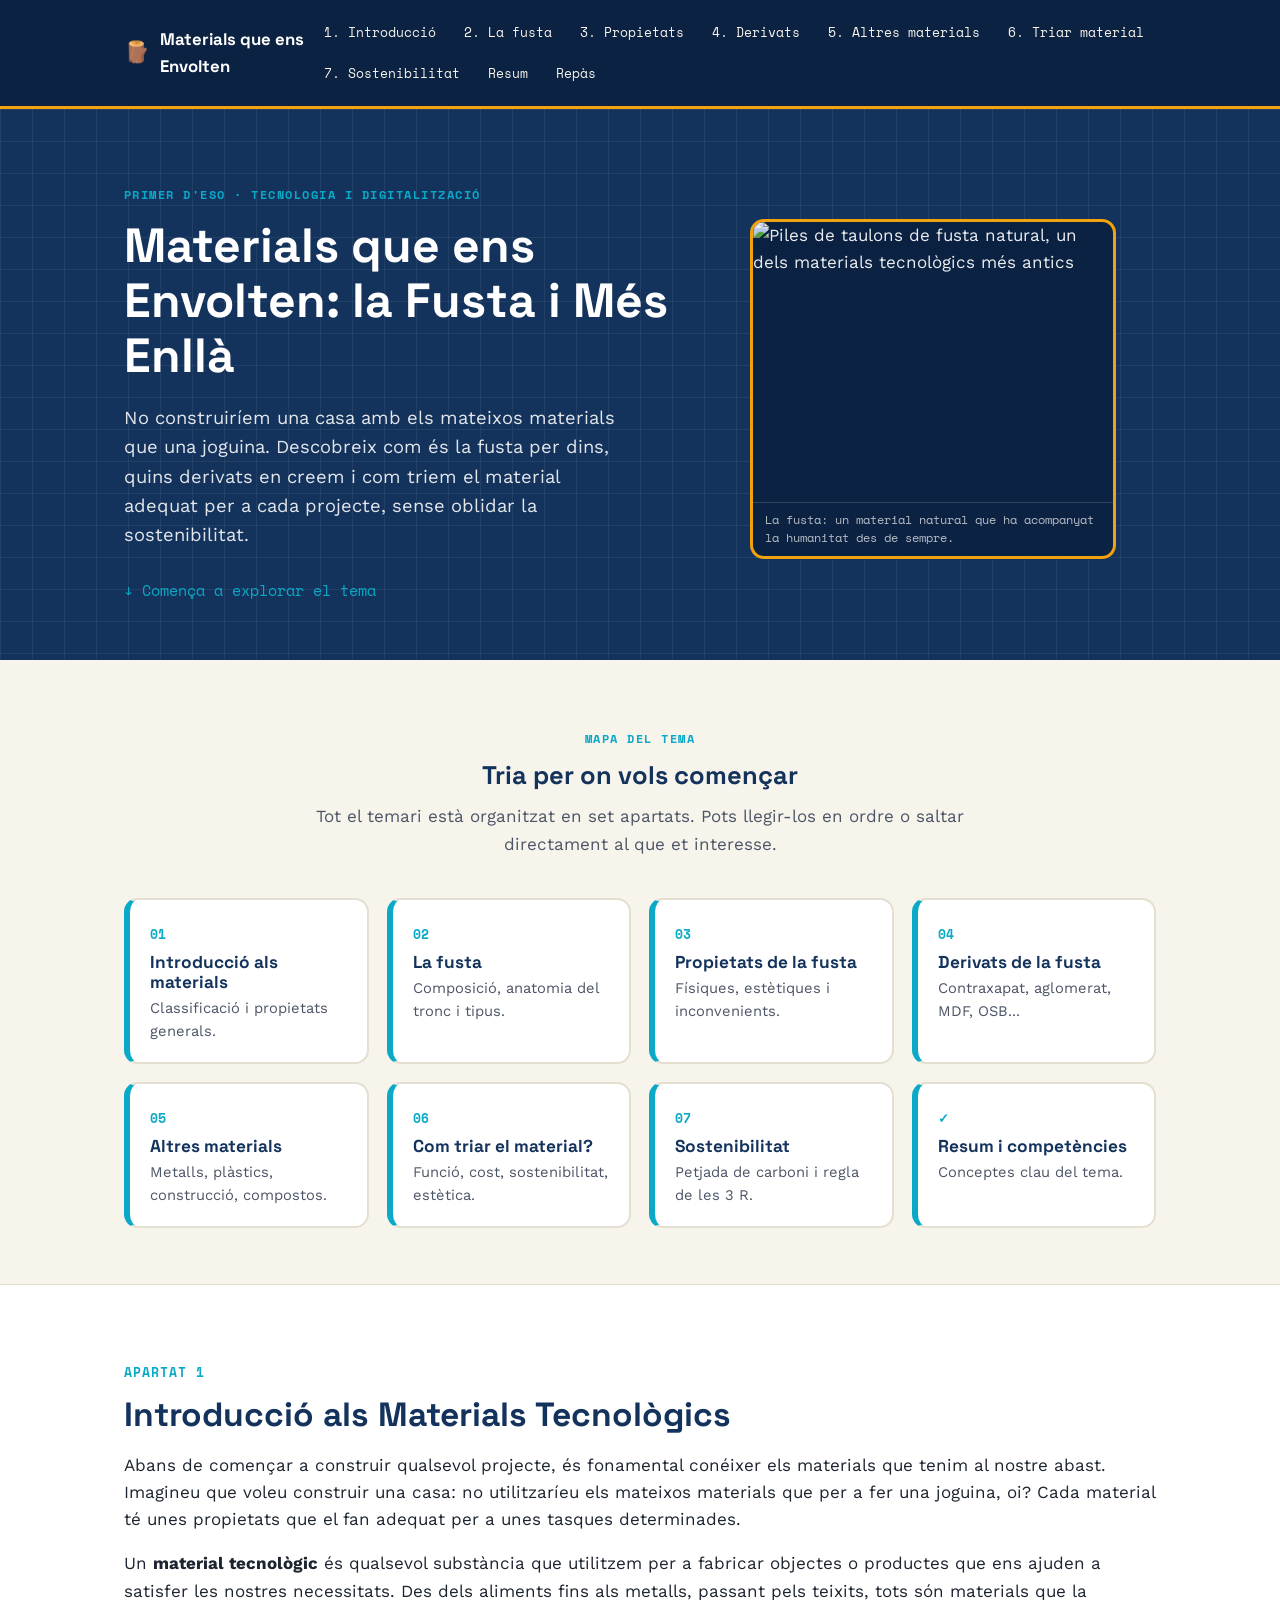
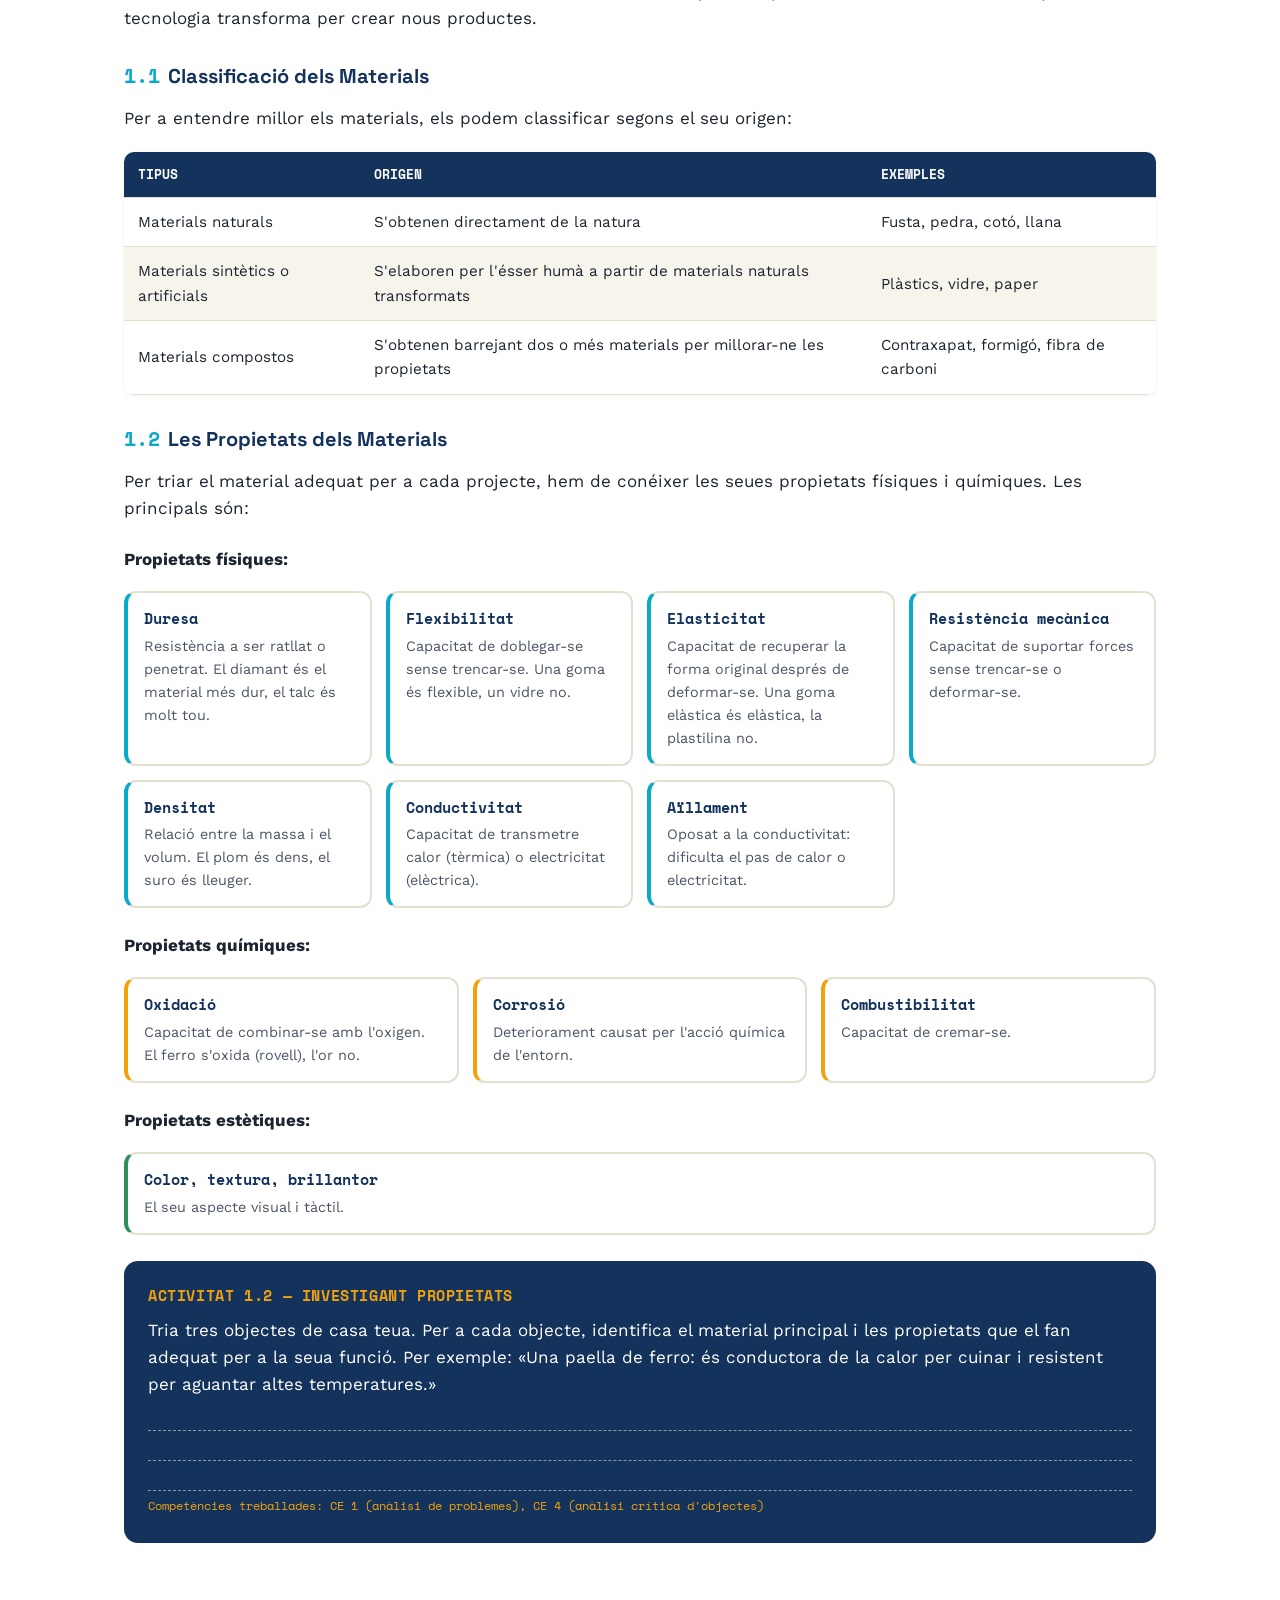
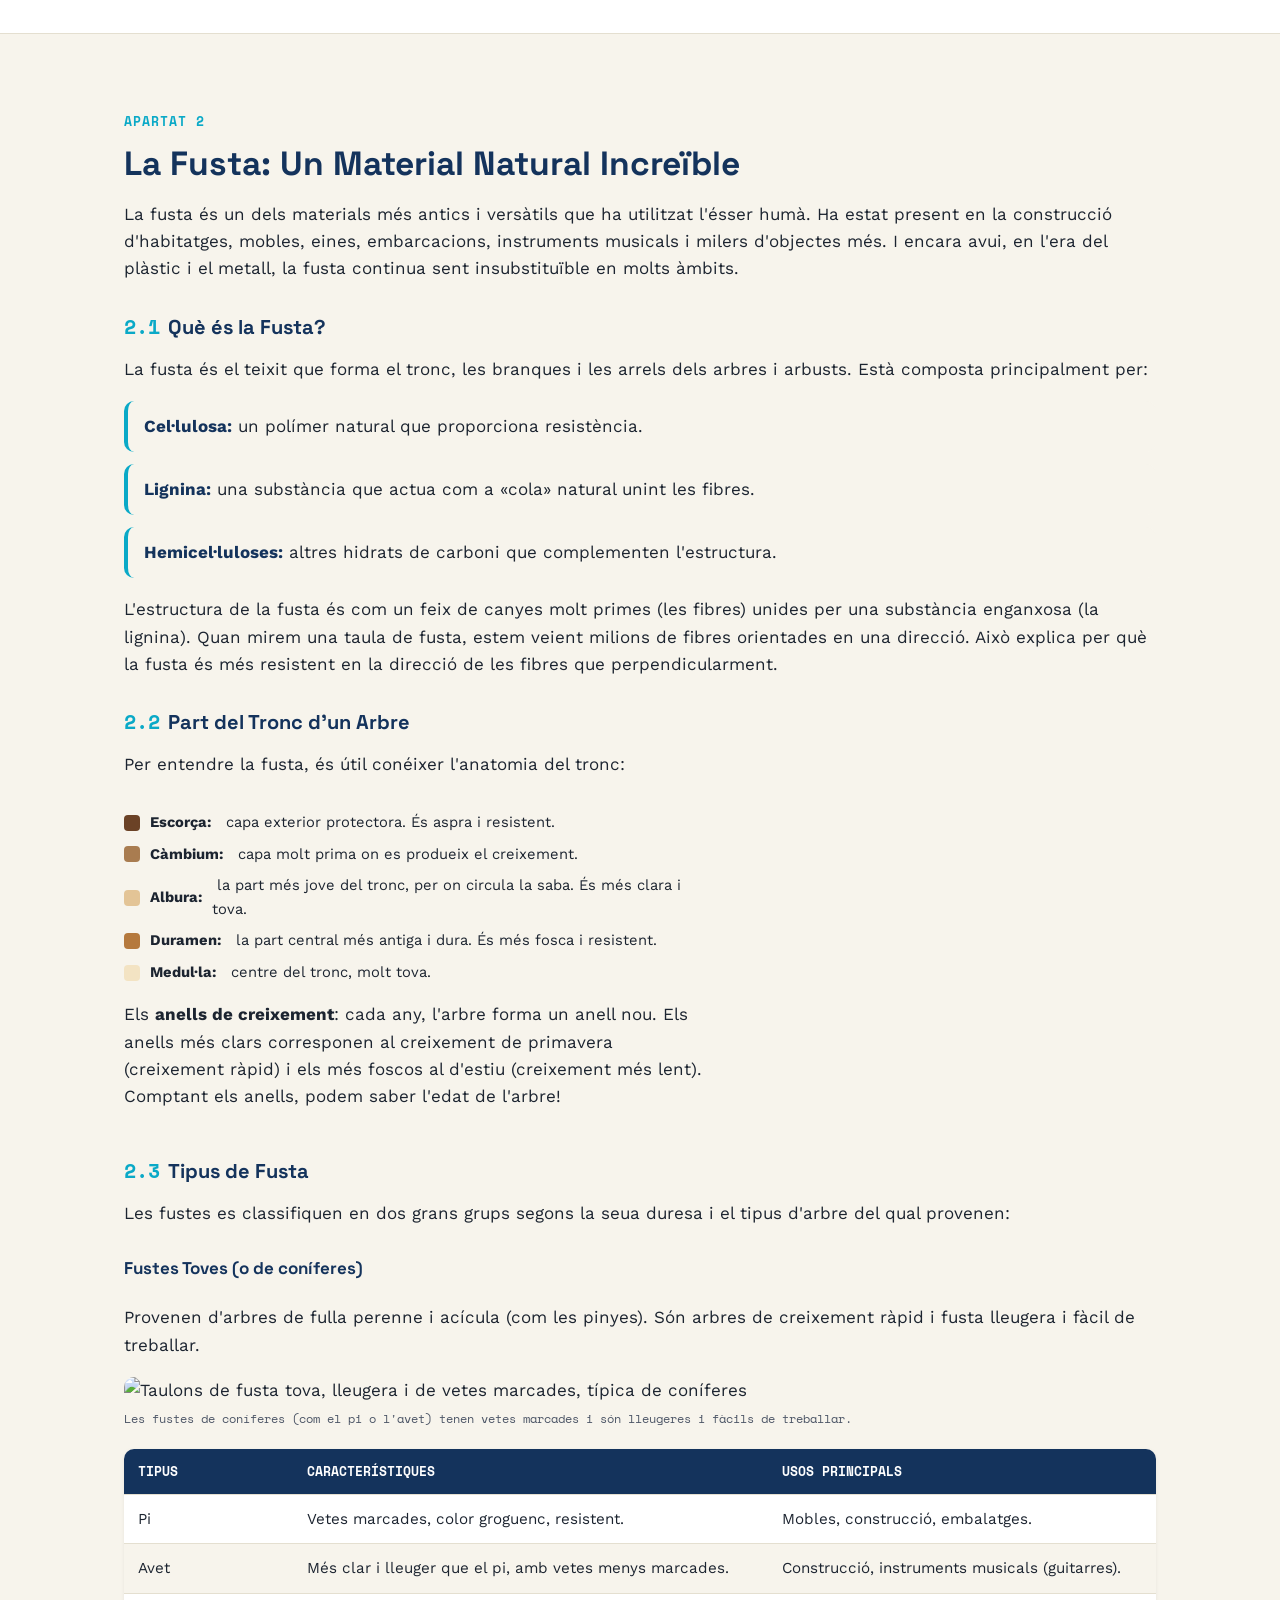
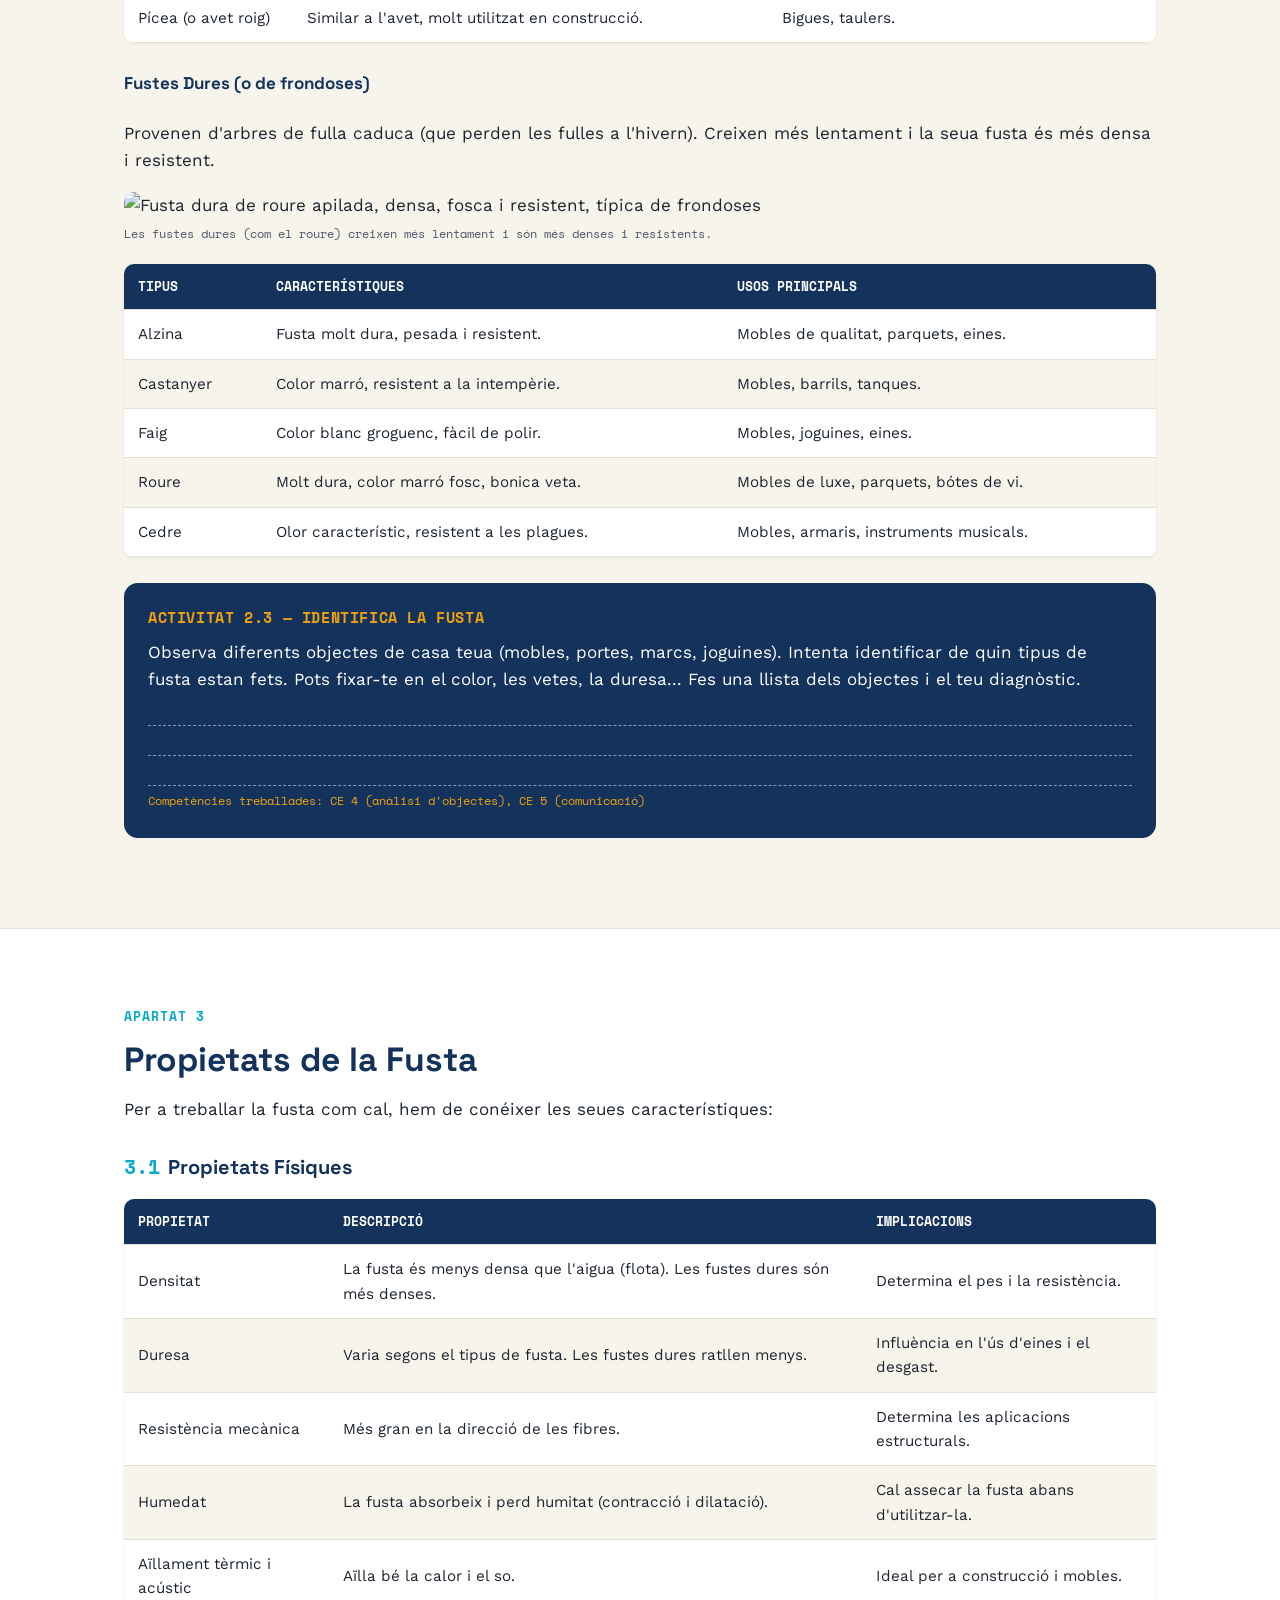
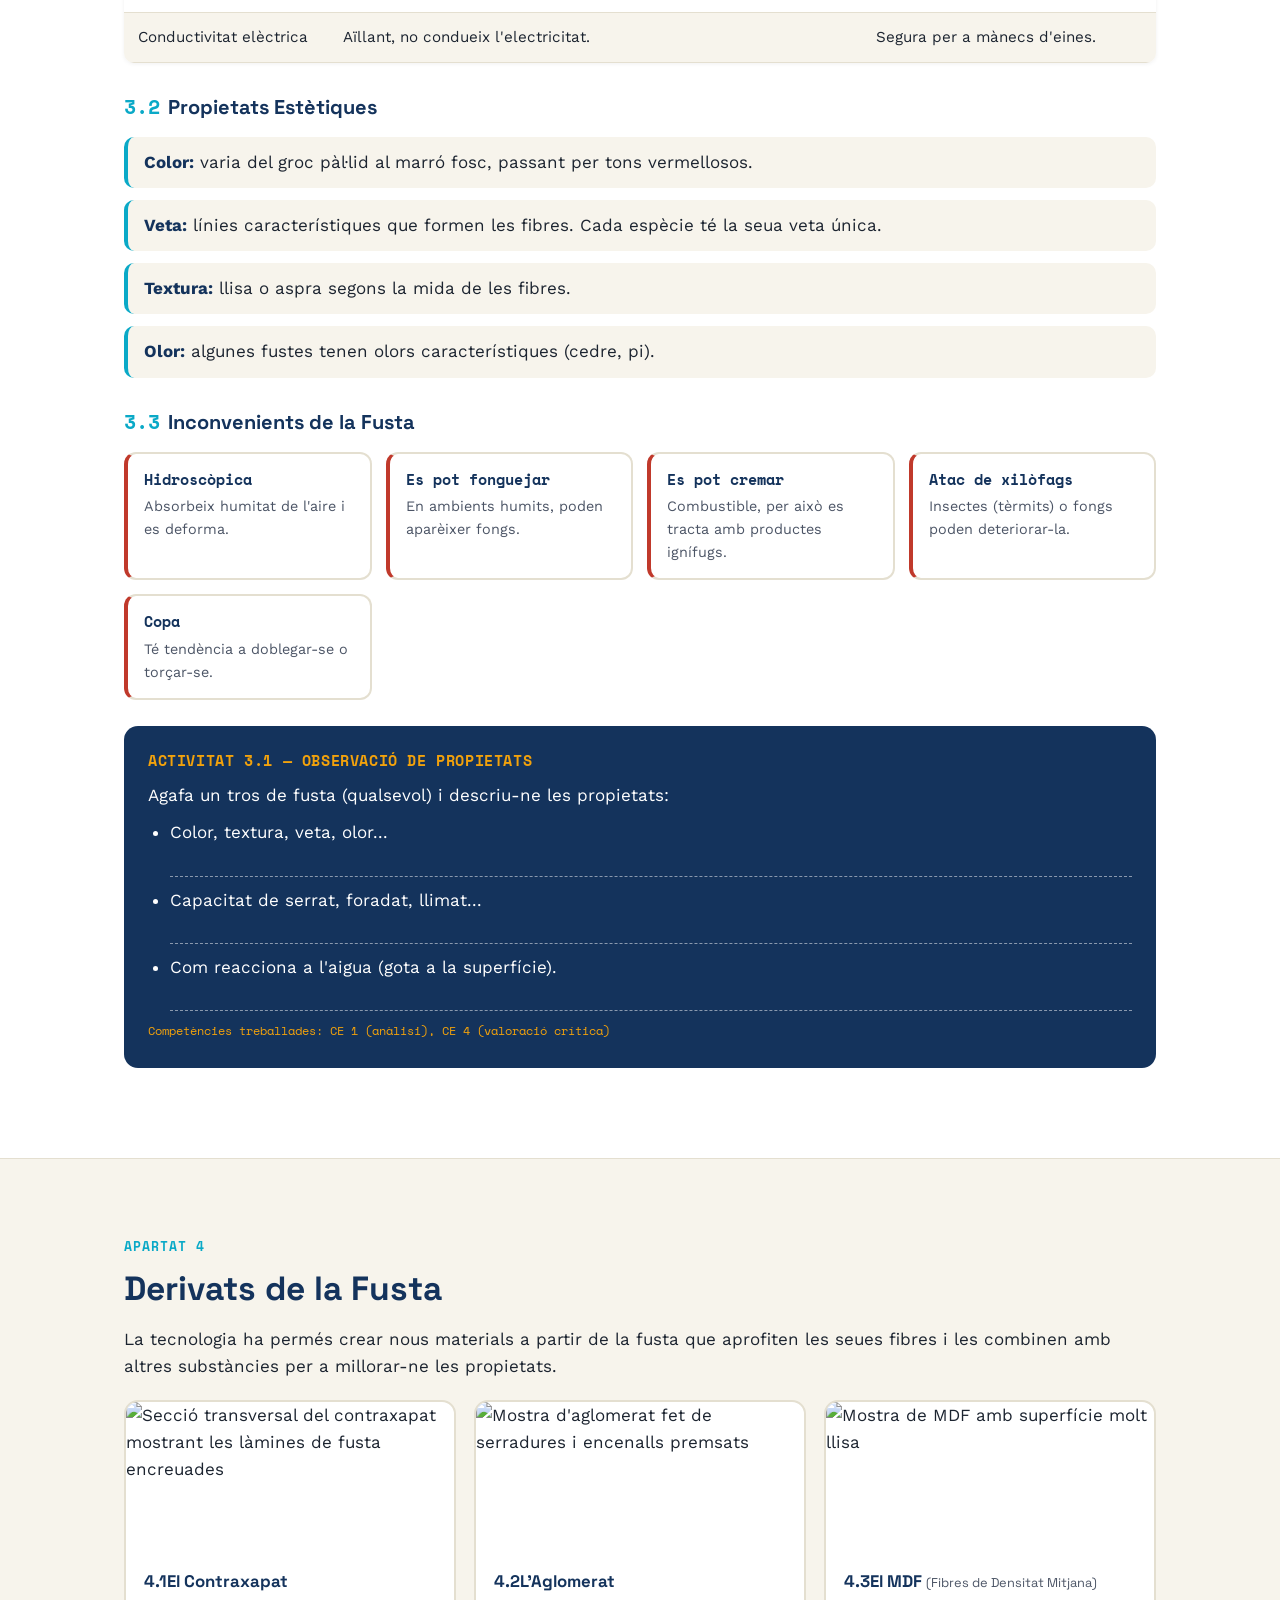
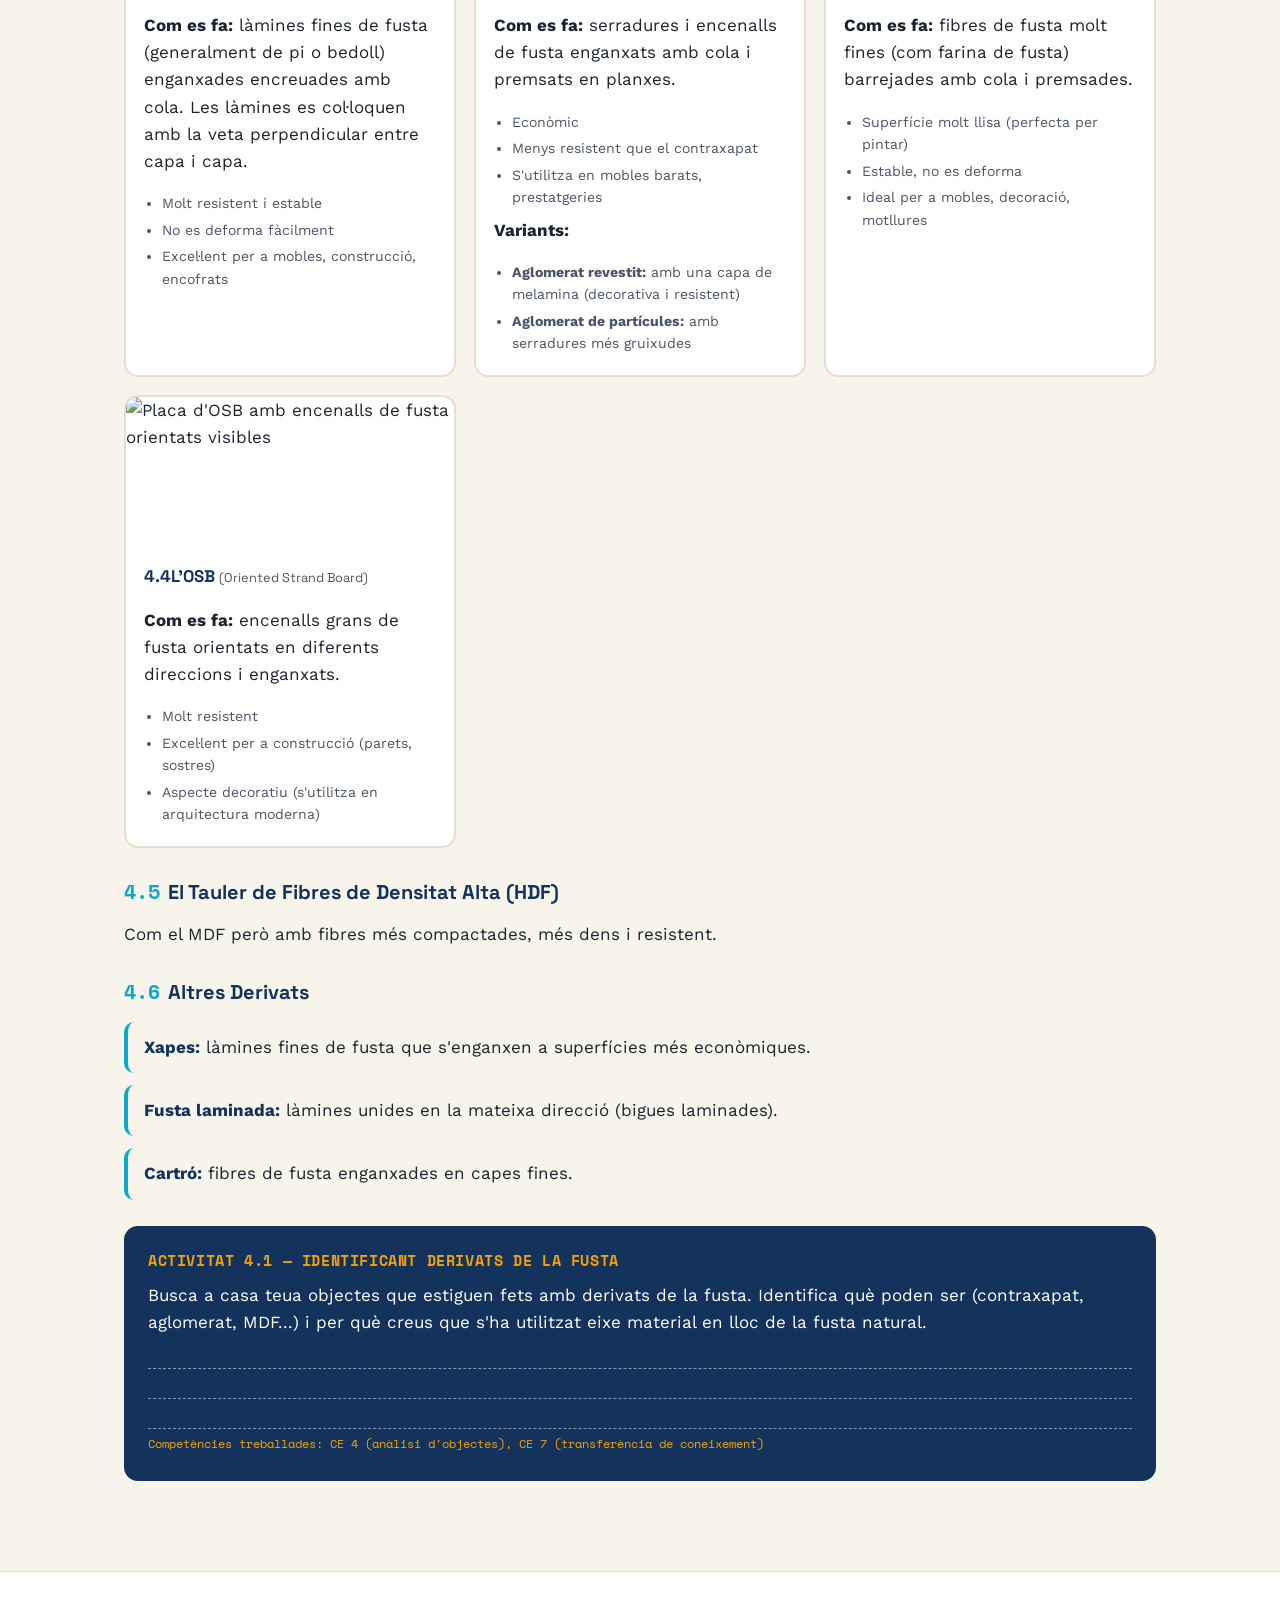
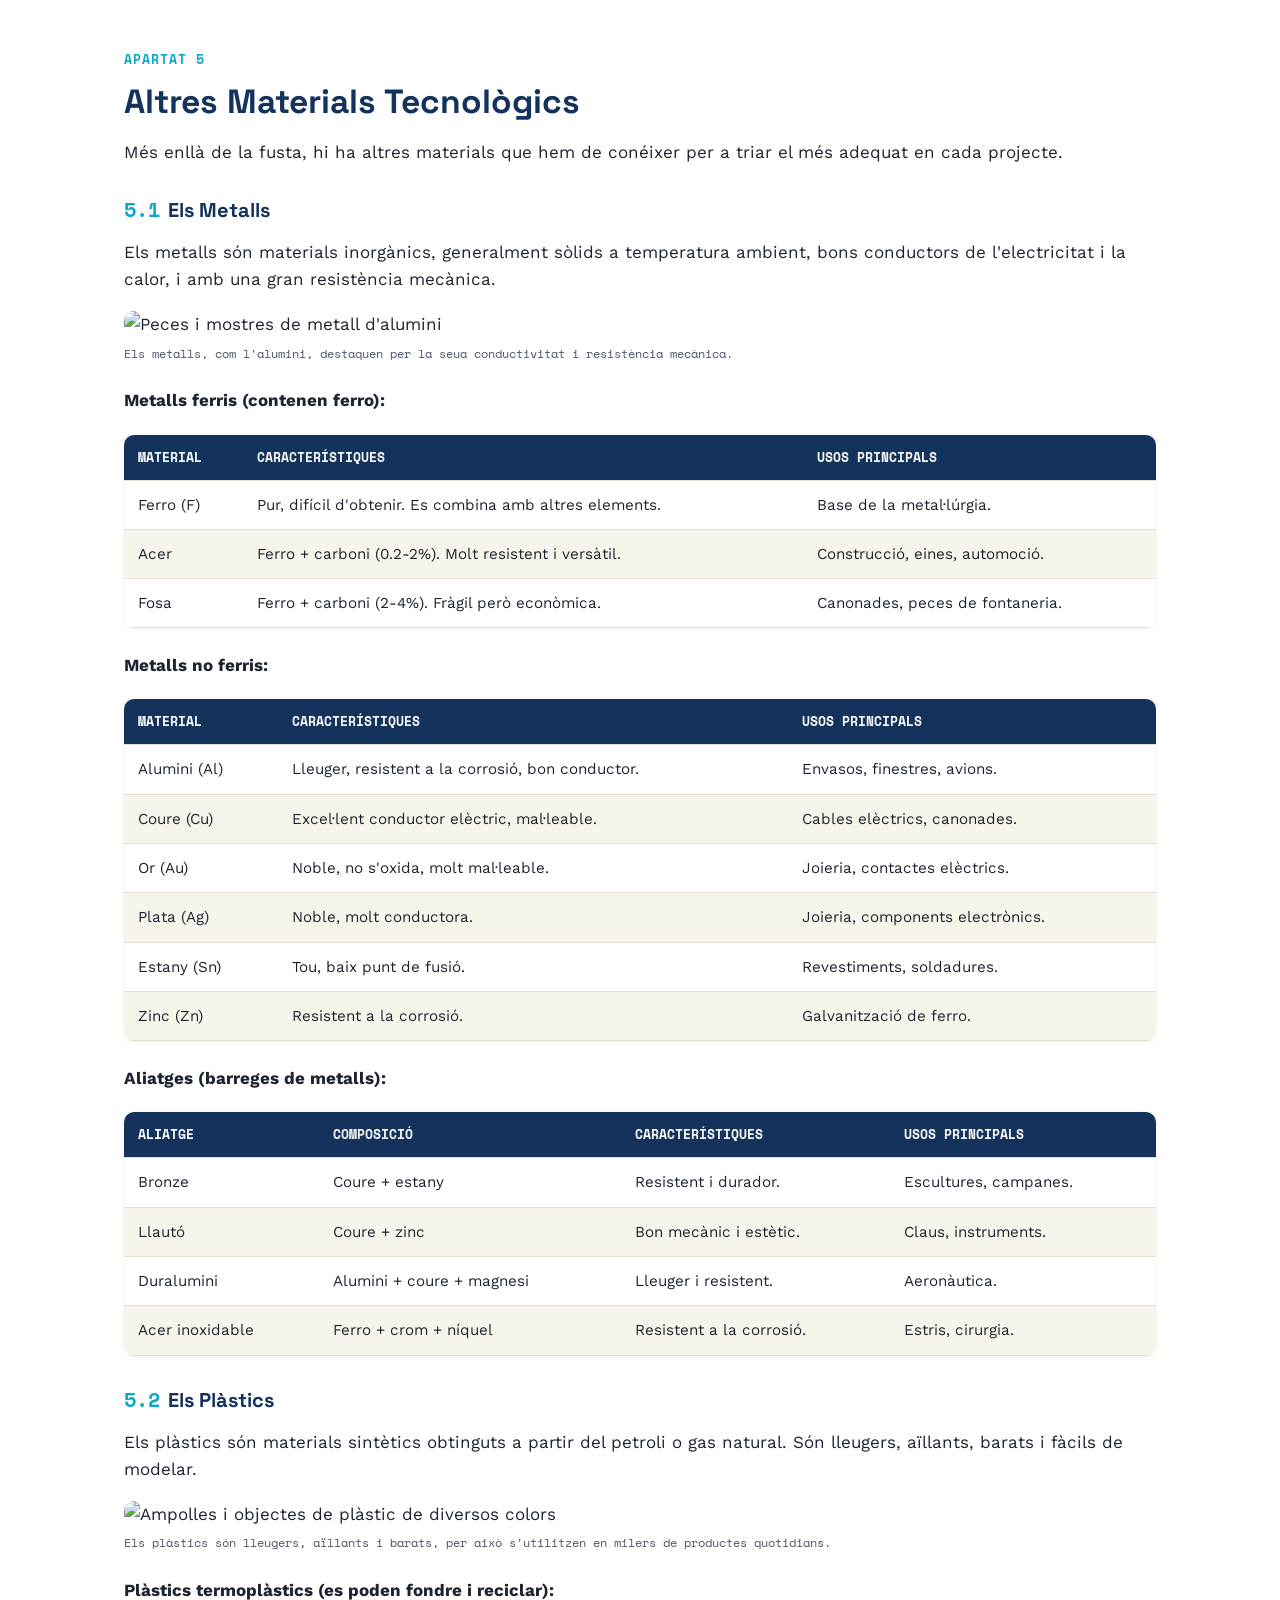
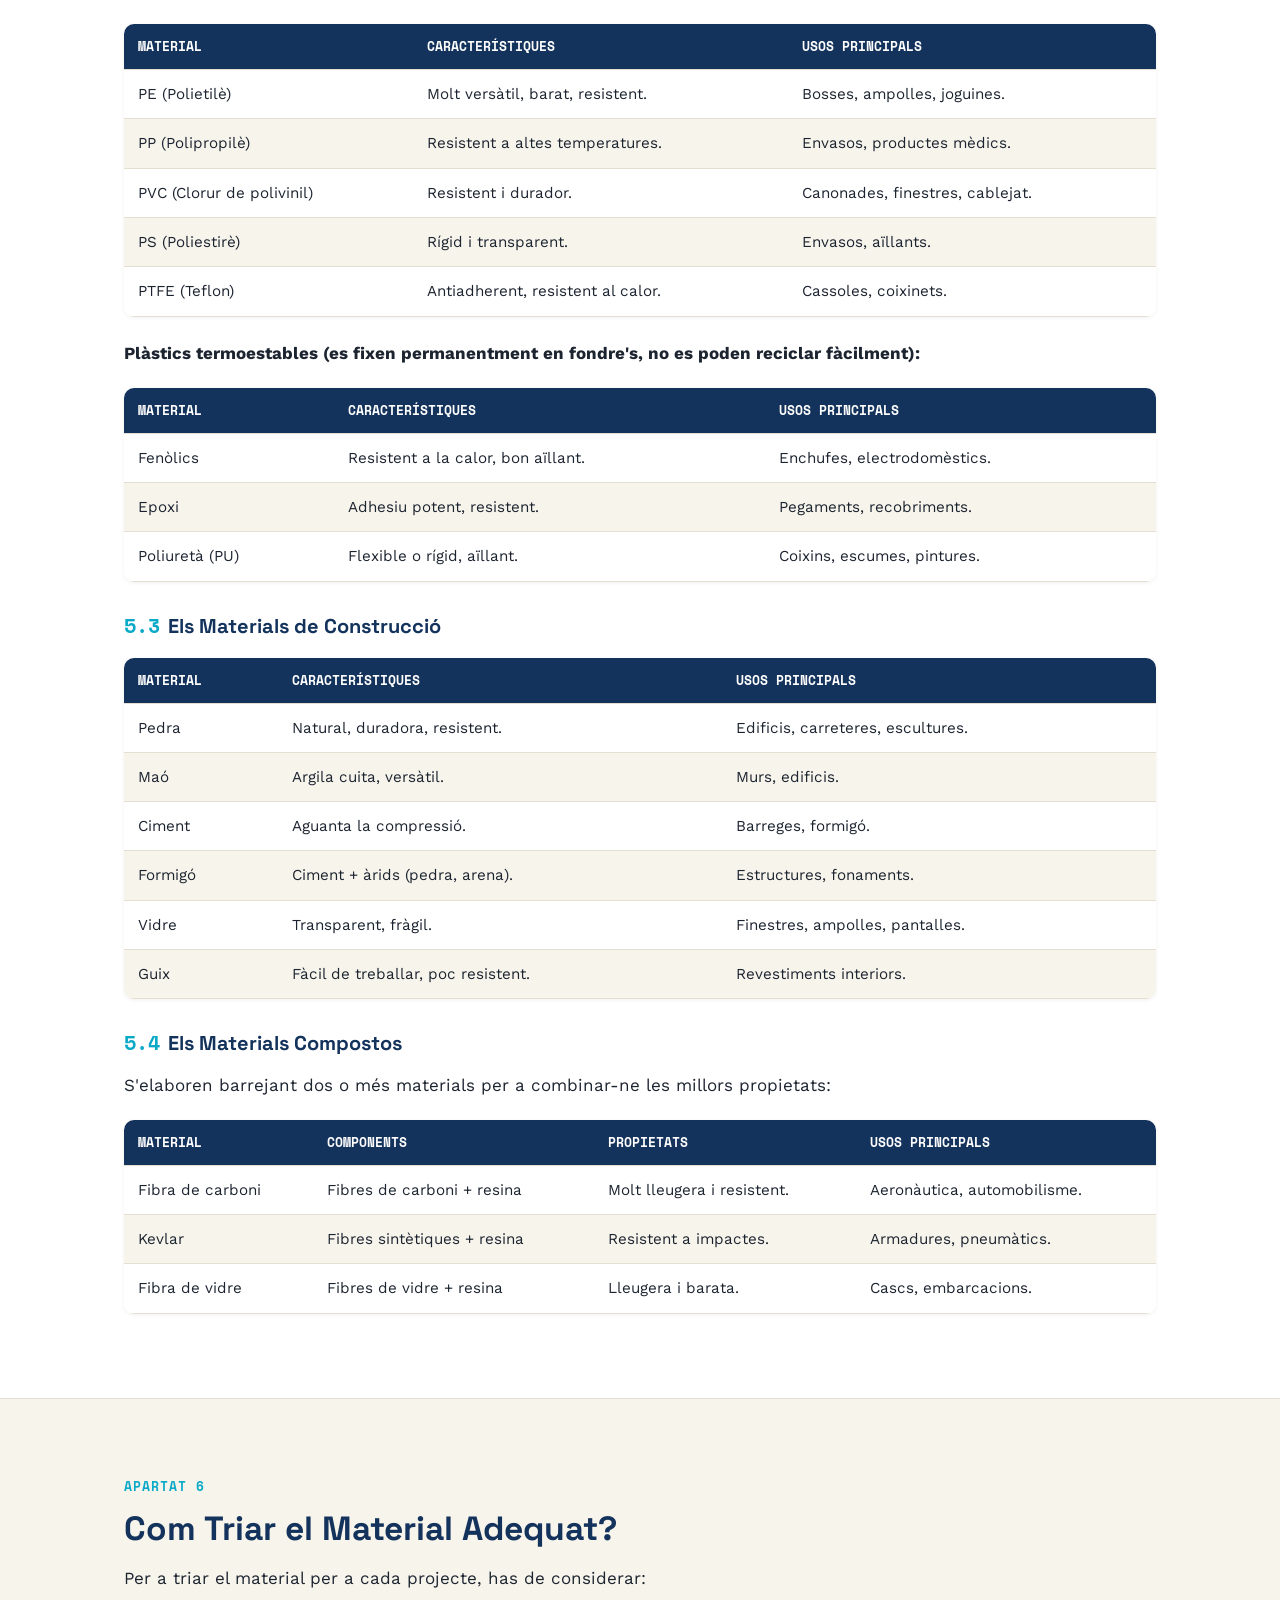
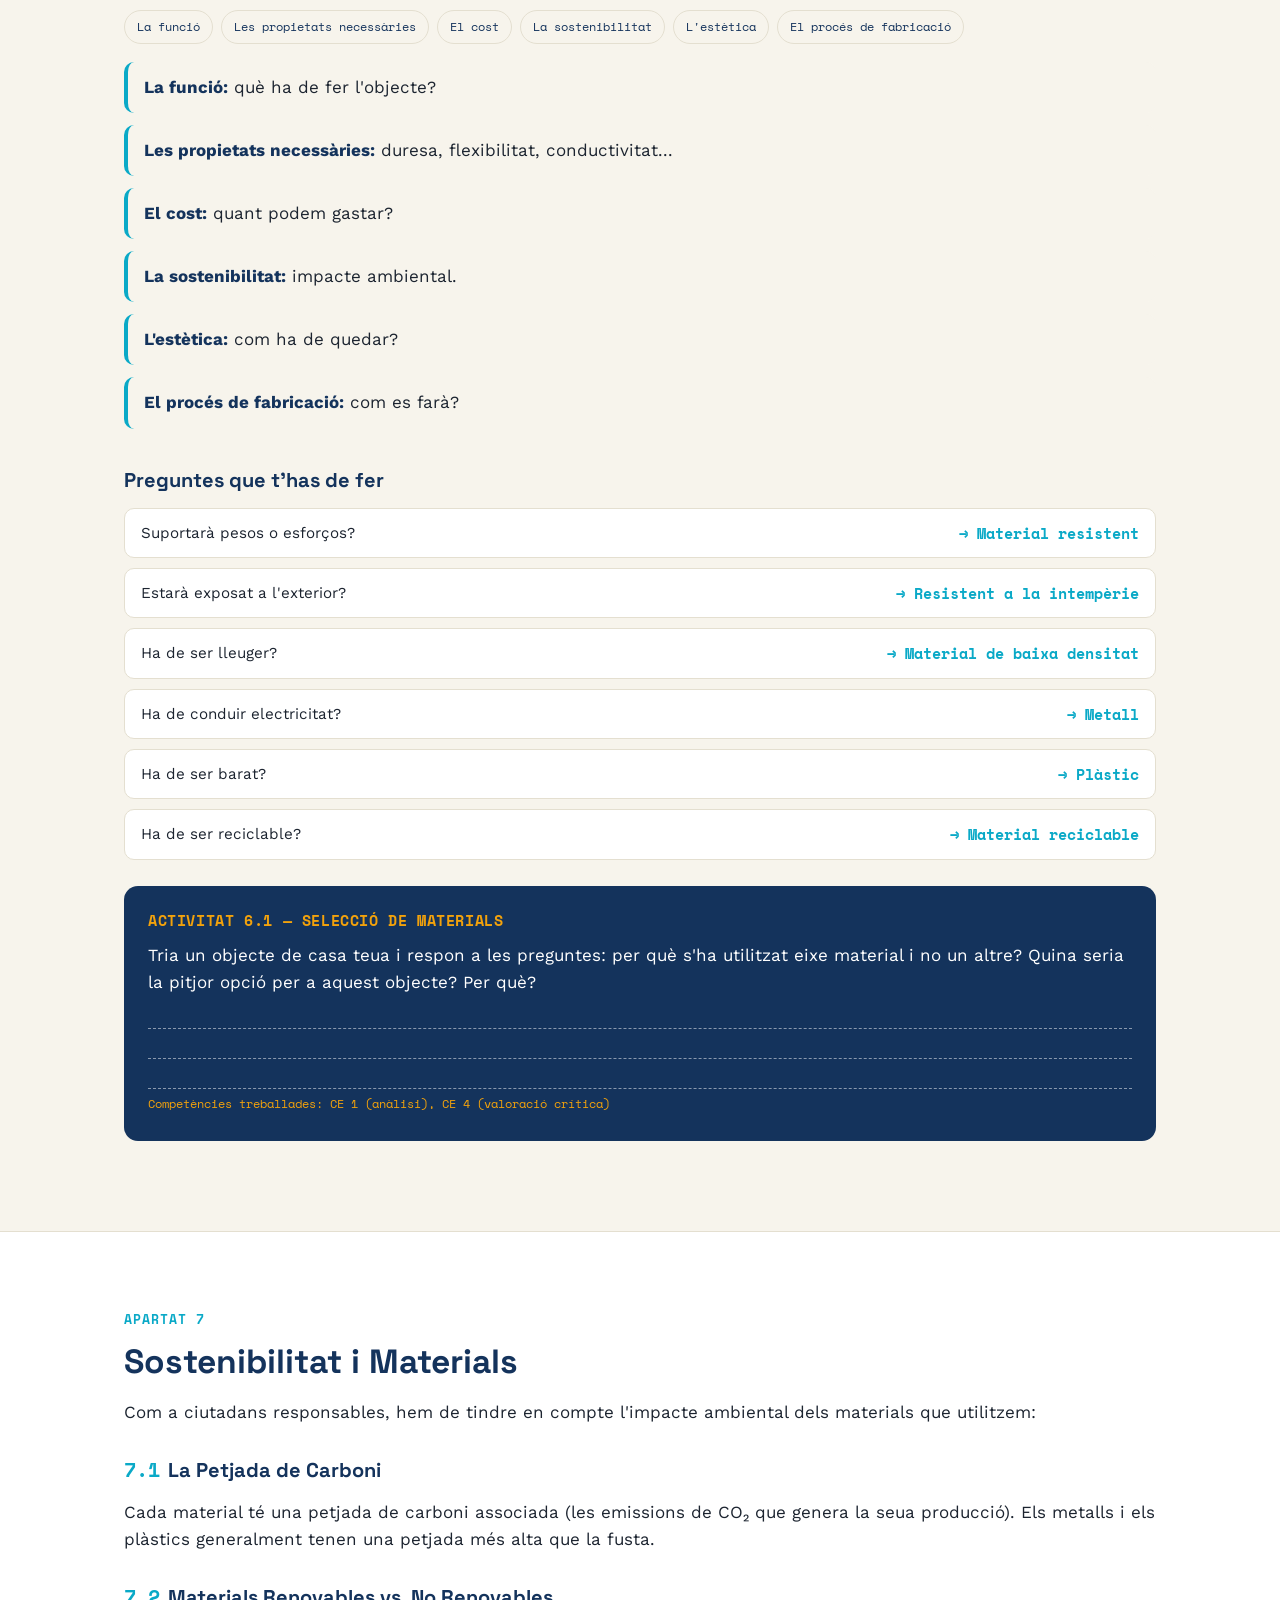
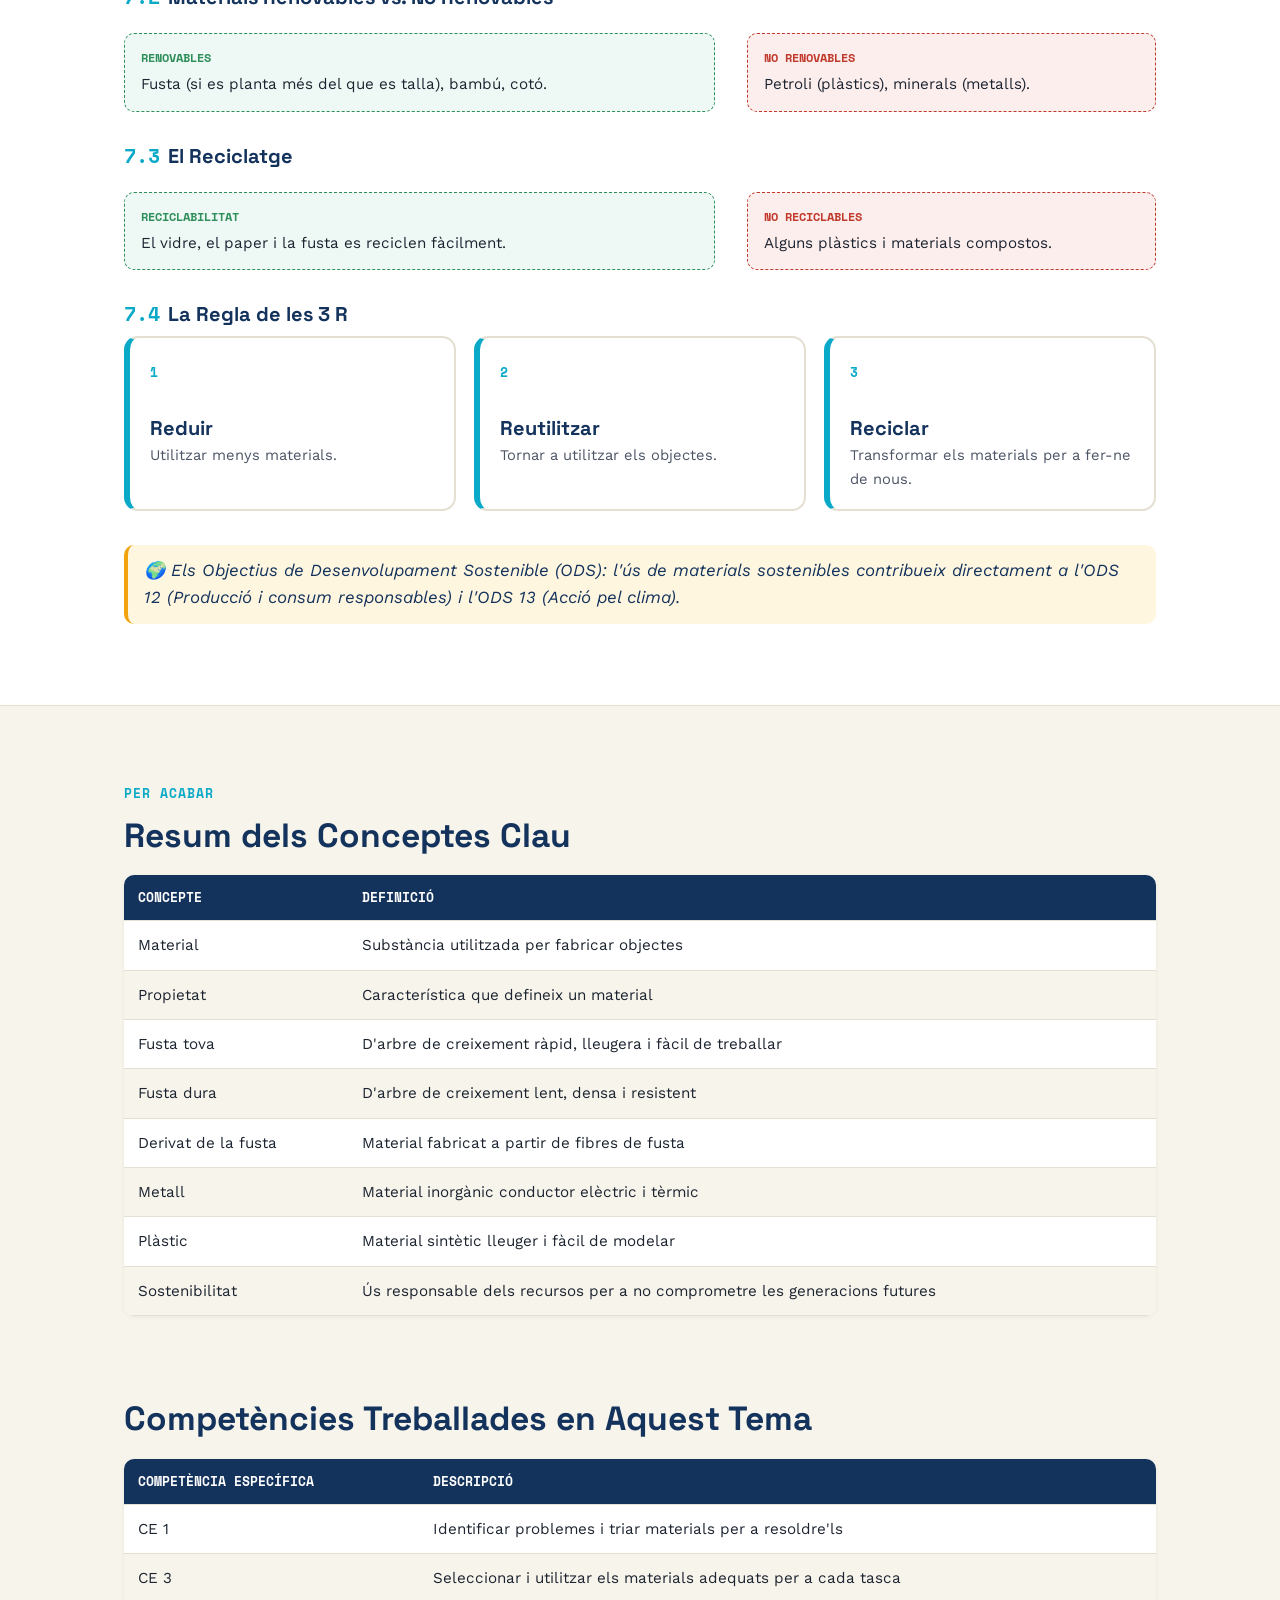
==== index.html @ 46f85c3a "Add files via upload" ====
<!DOCTYPE html>
<html lang="ca-valencia">
<head>
<meta charset="UTF-8">
<meta name="viewport" content="width=device-width, initial-scale=1.0">
<title>Materials que ens Envolten: La Fusta i Més Enllà</title>
<link rel="stylesheet" href="styles.css">
</head>
<body>

<header class="site-header">
  <div class="nav-inner">
    <a href="#inici" class="logo"><span class="gear">🪵</span> Materials que ens Envolten</a>
    <button class="nav-toggle" aria-label="Obrir menú">☰</button>
    <nav class="nav-links">
      <a href="#introduccio">1. Introducció</a>
      <a href="#la-fusta">2. La fusta</a>
      <a href="#propietats-fusta">3. Propietats</a>
      <a href="#derivats">4. Derivats</a>
      <a href="#altres-materials">5. Altres materials</a>
      <a href="#triar-material">6. Triar material</a>
      <a href="#sostenibilitat">7. Sostenibilitat</a>
      <a href="#resum">Resum</a>
      <a href="#repas">Repàs</a>
    </nav>
  </div>
</header>

<!-- ===================== HERO / INICI ===================== -->
<section id="inici" class="blueprint-bg hero">
  <div class="wrap hero-grid">
    <div>
      <p class="eyebrow">Primer d'ESO · Tecnologia i Digitalització</p>
      <h1>Materials que ens Envolten: la Fusta i Més Enllà</h1>
      <p class="lead">No construiríem una casa amb els mateixos materials que una joguina. Descobreix com és la fusta per dins, quins derivats en creem i com triem el material adequat per a cada projecte, sense oblidar la sostenibilitat.</p>
      <a href="#introduccio" class="top-link" style="font-size:.95rem;">↓ Comença a explorar el tema</a>
    </div>
    <figure class="hero-img-frame">
      <img src="https://commons.wikimedia.org/wiki/Special:FilePath/Wood_planks.jpg?width=1200" alt="Piles de taulons de fusta natural, un dels materials tecnològics més antics" loading="lazy">
      <figcaption>La fusta: un material natural que ha acompanyat la humanitat des de sempre.</figcaption>
    </figure>
  </div>
</section>

<!-- ===================== MENÚ DE SECCIONS ===================== -->
<section class="menu-section">
  <div class="wrap">
    <p class="eyebrow" style="text-align:center;">Mapa del tema</p>
    <h2>Tria per on vols començar</h2>
    <p class="menu-sub">Tot el temari està organitzat en set apartats. Pots llegir-los en ordre o saltar directament al que et interesse.</p>
    <div class="card-grid">
      <a href="#introduccio" class="menu-card"><span class="num">01</span><h3>Introducció als materials</h3><p>Classificació i propietats generals.</p></a>
      <a href="#la-fusta" class="menu-card"><span class="num">02</span><h3>La fusta</h3><p>Composició, anatomia del tronc i tipus.</p></a>
      <a href="#propietats-fusta" class="menu-card"><span class="num">03</span><h3>Propietats de la fusta</h3><p>Físiques, estètiques i inconvenients.</p></a>
      <a href="#derivats" class="menu-card"><span class="num">04</span><h3>Derivats de la fusta</h3><p>Contraxapat, aglomerat, MDF, OSB...</p></a>
      <a href="#altres-materials" class="menu-card"><span class="num">05</span><h3>Altres materials</h3><p>Metalls, plàstics, construcció, compostos.</p></a>
      <a href="#triar-material" class="menu-card"><span class="num">06</span><h3>Com triar el material?</h3><p>Funció, cost, sostenibilitat, estètica.</p></a>
      <a href="#sostenibilitat" class="menu-card"><span class="num">07</span><h3>Sostenibilitat</h3><p>Petjada de carboni i regla de les 3 R.</p></a>
      <a href="#resum" class="menu-card"><span class="num">✓</span><h3>Resum i competències</h3><p>Conceptes clau del tema.</p></a>
    </div>
  </div>
</section>

<!-- ===================== 1. INTRODUCCIÓ ===================== -->
<section id="introduccio" class="section alt">
  <div class="wrap">
    <p class="section-tag">Apartat 1</p>
    <h2>Introducció als Materials Tecnològics</h2>
    <p>Abans de començar a construir qualsevol projecte, és fonamental conéixer els materials que tenim al nostre abast. Imagineu que voleu construir una casa: no utilitzaríeu els mateixos materials que per a fer una joguina, oi? Cada material té unes propietats que el fan adequat per a unes tasques determinades.</p>
    <p>Un <strong>material tecnològic</strong> és qualsevol substància que utilitzem per a fabricar objectes o productes que ens ajuden a satisfer les nostres necessitats. Des dels aliments fins als metalls, passant pels teixits, tots són materials que la tecnologia transforma per crear nous productes.</p>

    <h3><span class="sub-num">1.1</span>Classificació dels Materials</h3>
    <p>Per a entendre millor els materials, els podem classificar segons el seu origen:</p>
    <table class="data-table">
      <thead><tr><th>Tipus</th><th>Origen</th><th>Exemples</th></tr></thead>
      <tbody>
        <tr><td>Materials naturals</td><td>S'obtenen directament de la natura</td><td>Fusta, pedra, cotó, llana</td></tr>
        <tr><td>Materials sintètics o artificials</td><td>S'elaboren per l'ésser humà a partir de materials naturals transformats</td><td>Plàstics, vidre, paper</td></tr>
        <tr><td>Materials compostos</td><td>S'obtenen barrejant dos o més materials per millorar-ne les propietats</td><td>Contraxapat, formigó, fibra de carboni</td></tr>
      </tbody>
    </table>

    <h3><span class="sub-num">1.2</span>Les Propietats dels Materials</h3>
    <p>Per triar el material adequat per a cada projecte, hem de conéixer les seues propietats físiques i químiques. Les principals són:</p>

    <p style="margin-top:1.4em;"><strong>Propietats físiques:</strong></p>
    <div class="prop-grid">
      <div class="prop-card phys"><span class="prop-name">Duresa</span><p>Resistència a ser ratllat o penetrat. El diamant és el material més dur, el talc és molt tou.</p></div>
      <div class="prop-card phys"><span class="prop-name">Flexibilitat</span><p>Capacitat de doblegar-se sense trencar-se. Una goma és flexible, un vidre no.</p></div>
      <div class="prop-card phys"><span class="prop-name">Elasticitat</span><p>Capacitat de recuperar la forma original després de deformar-se. Una goma elàstica és elàstica, la plastilina no.</p></div>
      <div class="prop-card phys"><span class="prop-name">Resistència mecànica</span><p>Capacitat de suportar forces sense trencar-se o deformar-se.</p></div>
      <div class="prop-card phys"><span class="prop-name">Densitat</span><p>Relació entre la massa i el volum. El plom és dens, el suro és lleuger.</p></div>
      <div class="prop-card phys"><span class="prop-name">Conductivitat</span><p>Capacitat de transmetre calor (tèrmica) o electricitat (elèctrica).</p></div>
      <div class="prop-card phys"><span class="prop-name">Aïllament</span><p>Oposat a la conductivitat: dificulta el pas de calor o electricitat.</p></div>
    </div>

    <p style="margin-top:1.4em;"><strong>Propietats químiques:</strong></p>
    <div class="prop-grid">
      <div class="prop-card chem"><span class="prop-name">Oxidació</span><p>Capacitat de combinar-se amb l'oxigen. El ferro s'oxida (rovell), l'or no.</p></div>
      <div class="prop-card chem"><span class="prop-name">Corrosió</span><p>Deteriorament causat per l'acció química de l'entorn.</p></div>
      <div class="prop-card chem"><span class="prop-name">Combustibilitat</span><p>Capacitat de cremar-se.</p></div>
    </div>

    <p style="margin-top:1.4em;"><strong>Propietats estètiques:</strong></p>
    <div class="prop-grid">
      <div class="prop-card aesthetic"><span class="prop-name">Color, textura, brillantor</span><p>El seu aspecte visual i tàctil.</p></div>
    </div>

    <div class="activity">
      <h4>Activitat 1.2 — Investigant propietats</h4>
      <p>Tria tres objectes de casa teua. Per a cada objecte, identifica el material principal i les propietats que el fan adequat per a la seua funció. Per exemple: «Una paella de ferro: és conductora de la calor per cuinar i resistent per aguantar altes temperatures.»</p>
      <span class="answer-line"></span><span class="answer-line"></span><span class="answer-line"></span>
      <p class="competences">Competències treballades: CE 1 (anàlisi de problemes), CE 4 (anàlisi crítica d'objectes)</p>
    </div>
  </div>
</section>
<!-- ===================== 2. LA FUSTA ===================== -->
<section id="la-fusta" class="section">
  <div class="wrap">
    <p class="section-tag">Apartat 2</p>
    <h2>La Fusta: Un Material Natural Increïble</h2>
    <p>La fusta és un dels materials més antics i versàtils que ha utilitzat l'ésser humà. Ha estat present en la construcció d'habitatges, mobles, eines, embarcacions, instruments musicals i milers d'objectes més. I encara avui, en l'era del plàstic i el metall, la fusta continua sent insubstituïble en molts àmbits.</p>

    <h3><span class="sub-num">2.1</span>Què és la Fusta?</h3>
    <p>La fusta és el teixit que forma el tronc, les branques i les arrels dels arbres i arbusts. Està composta principalment per:</p>
    <ul class="concept-list">
      <li><strong>Cel·lulosa:</strong> un polímer natural que proporciona resistència.</li>
      <li><strong>Lignina:</strong> una substància que actua com a «cola» natural unint les fibres.</li>
      <li><strong>Hemicel·luloses:</strong> altres hidrats de carboni que complementen l'estructura.</li>
    </ul>
    <p>L'estructura de la fusta és com un feix de canyes molt primes (les fibres) unides per una substància enganxosa (la lignina). Quan mirem una taula de fusta, estem veient milions de fibres orientades en una direcció. Això explica per què la fusta és més resistent en la direcció de les fibres que perpendicularment.</p>

    <h3><span class="sub-num">2.2</span>Part del Tronc d'un Arbre</h3>
    <p>Per entendre la fusta, és útil conéixer l'anatomia del tronc:</p>

    <div class="two-col">
      <div>
        <ul class="trunk-legend">
          <li><span class="swatch" style="background:#6b4226;"></span><strong>Escorça:</strong>&nbsp;capa exterior protectora. És aspra i resistent.</li>
          <li><span class="swatch" style="background:#a97c50;"></span><strong>Càmbium:</strong>&nbsp;capa molt prima on es produeix el creixement.</li>
          <li><span class="swatch" style="background:#e3c496;"></span><strong>Albura:</strong>&nbsp;la part més jove del tronc, per on circula la saba. És més clara i tova.</li>
          <li><span class="swatch" style="background:#b5793d;"></span><strong>Duramen:</strong>&nbsp;la part central més antiga i dura. És més fosca i resistent.</li>
          <li><span class="swatch" style="background:#f3e3c3;"></span><strong>Medul·la:</strong>&nbsp;centre del tronc, molt tova.</li>
        </ul>
        <p>Els <strong>anells de creixement</strong>: cada any, l'arbre forma un anell nou. Els anells més clars corresponen al creixement de primavera (creixement ràpid) i els més foscos al d'estiu (creixement més lent). Comptant els anells, podem saber l'edat de l'arbre!</p>
      </div>
      <div class="trunk-diagram">
        <svg viewBox="0 0 420 420" xmlns="http://www.w3.org/2000/svg" role="img" aria-label="Diagrama d'un tronc d'arbre en secció transversal, mostrant escorça, càmbium, albura, duramen i medul·la">
          <circle cx="210" cy="210" r="190" fill="#6b4226"/>
          <circle cx="210" cy="210" r="178" fill="#a97c50"/>
          <circle cx="210" cy="210" r="168" fill="#e3c496"/>
          <circle cx="210" cy="210" r="110" fill="#b5793d"/>
          <!-- anells de creixement -->
          <g fill="none" stroke="#8f5f2c" stroke-width="1.5" opacity="0.5">
            <circle cx="210" cy="210" r="150"/>
            <circle cx="210" cy="210" r="130"/>
            <circle cx="210" cy="210" r="95"/>
            <circle cx="210" cy="210" r="75"/>
            <circle cx="210" cy="210" r="55"/>
            <circle cx="210" cy="210" r="35"/>
          </g>
          <circle cx="210" cy="210" r="16" fill="#f3e3c3"/>
          <!-- etiquetes -->
          <g font-family="Space Mono, monospace" font-size="12.5" fill="#1c2430" font-weight="700">
            <line x1="210" y1="210" x2="210" y2="20" stroke="#14335c" stroke-width="1.5"/>
            <circle cx="210" cy="20" r="3" fill="#14335c"/>
            <text x="216" y="18" fill="#14335c">Escorça</text>

            <line x1="210" y1="210" x2="360" y2="120" stroke="#14335c" stroke-width="1.5"/>
            <circle cx="360" cy="120" r="3" fill="#14335c"/>
            <text x="366" y="118" fill="#14335c">Càmbium</text>

            <line x1="210" y1="210" x2="380" y2="230" stroke="#14335c" stroke-width="1.5"/>
            <circle cx="380" cy="230" r="3" fill="#14335c"/>
            <text x="290" y="255" fill="#14335c">Albura</text>

            <line x1="210" y1="210" x2="290" y2="330" stroke="#14335c" stroke-width="1.5"/>
            <circle cx="290" cy="330" r="3" fill="#14335c"/>
            <text x="230" y="352" fill="#14335c">Duramen</text>

            <text x="180" y="215" fill="#5a4321">Medul·la</text>
          </g>
        </svg>
      </div>
    </div>

    <h3><span class="sub-num">2.3</span>Tipus de Fusta</h3>
    <p>Les fustes es classifiquen en dos grans grups segons la seua duresa i el tipus d'arbre del qual provenen:</p>

    <h4 style="color:var(--blueprint);font-family:var(--font-display);margin-top:1.6em;">Fustes Toves (o de coníferes)</h4>
    <p>Provenen d'arbres de fulla perenne i acícula (com les pinyes). Són arbres de creixement ràpid i fusta lleugera i fàcil de treballar.</p>
    <figure class="inline-img">
      <img src="https://commons.wikimedia.org/wiki/Special:FilePath/Wooden%20Planks%20Texture.jpg?width=1000" alt="Taulons de fusta tova, lleugera i de vetes marcades, típica de coníferes" loading="lazy">
      <figcaption>Les fustes de coníferes (com el pi o l'avet) tenen vetes marcades i són lleugeres i fàcils de treballar.</figcaption>
    </figure>
    <table class="data-table">
      <thead><tr><th>Tipus</th><th>Característiques</th><th>Usos principals</th></tr></thead>
      <tbody>
        <tr><td>Pi</td><td>Vetes marcades, color groguenc, resistent.</td><td>Mobles, construcció, embalatges.</td></tr>
        <tr><td>Avet</td><td>Més clar i lleuger que el pi, amb vetes menys marcades.</td><td>Construcció, instruments musicals (guitarres).</td></tr>
        <tr><td>Pícea (o avet roig)</td><td>Similar a l'avet, molt utilitzat en construcció.</td><td>Bigues, taulers.</td></tr>
      </tbody>
    </table>

    <h4 style="color:var(--blueprint);font-family:var(--font-display);margin-top:1.6em;">Fustes Dures (o de frondoses)</h4>
    <p>Provenen d'arbres de fulla caduca (que perden les fulles a l'hivern). Creixen més lentament i la seua fusta és més densa i resistent.</p>
    <figure class="inline-img">
      <img src="https://commons.wikimedia.org/wiki/Special:FilePath/Stacked_wood.JPG?width=1000" alt="Fusta dura de roure apilada, densa, fosca i resistent, típica de frondoses" loading="lazy">
      <figcaption>Les fustes dures (com el roure) creixen més lentament i són més denses i resistents.</figcaption>
    </figure>
    <table class="data-table">
      <thead><tr><th>Tipus</th><th>Característiques</th><th>Usos principals</th></tr></thead>
      <tbody>
        <tr><td>Alzina</td><td>Fusta molt dura, pesada i resistent.</td><td>Mobles de qualitat, parquets, eines.</td></tr>
        <tr><td>Castanyer</td><td>Color marró, resistent a la intempèrie.</td><td>Mobles, barrils, tanques.</td></tr>
        <tr><td>Faig</td><td>Color blanc groguenc, fàcil de polir.</td><td>Mobles, joguines, eines.</td></tr>
        <tr><td>Roure</td><td>Molt dura, color marró fosc, bonica veta.</td><td>Mobles de luxe, parquets, bótes de vi.</td></tr>
        <tr><td>Cedre</td><td>Olor característic, resistent a les plagues.</td><td>Mobles, armaris, instruments musicals.</td></tr>
      </tbody>
    </table>

    <div class="activity">
      <h4>Activitat 2.3 — Identifica la fusta</h4>
      <p>Observa diferents objectes de casa teua (mobles, portes, marcs, joguines). Intenta identificar de quin tipus de fusta estan fets. Pots fixar-te en el color, les vetes, la duresa... Fes una llista dels objectes i el teu diagnòstic.</p>
      <span class="answer-line"></span><span class="answer-line"></span><span class="answer-line"></span>
      <p class="competences">Competències treballades: CE 4 (anàlisi d'objectes), CE 5 (comunicació)</p>
    </div>
  </div>
</section>
<!-- ===================== 3. PROPIETATS DE LA FUSTA ===================== -->
<section id="propietats-fusta" class="section alt">
  <div class="wrap">
    <p class="section-tag">Apartat 3</p>
    <h2>Propietats de la Fusta</h2>
    <p>Per a treballar la fusta com cal, hem de conéixer les seues característiques:</p>

    <h3><span class="sub-num">3.1</span>Propietats Físiques</h3>
    <table class="data-table">
      <thead><tr><th>Propietat</th><th>Descripció</th><th>Implicacions</th></tr></thead>
      <tbody>
        <tr><td>Densitat</td><td>La fusta és menys densa que l'aigua (flota). Les fustes dures són més denses.</td><td>Determina el pes i la resistència.</td></tr>
        <tr><td>Duresa</td><td>Varia segons el tipus de fusta. Les fustes dures ratllen menys.</td><td>Influència en l'ús d'eines i el desgast.</td></tr>
        <tr><td>Resistència mecànica</td><td>Més gran en la direcció de les fibres.</td><td>Determina les aplicacions estructurals.</td></tr>
        <tr><td>Humedat</td><td>La fusta absorbeix i perd humitat (contracció i dilatació).</td><td>Cal assecar la fusta abans d'utilitzar-la.</td></tr>
        <tr><td>Aïllament tèrmic i acústic</td><td>Aïlla bé la calor i el so.</td><td>Ideal per a construcció i mobles.</td></tr>
        <tr><td>Conductivitat elèctrica</td><td>Aïllant, no condueix l'electricitat.</td><td>Segura per a mànecs d'eines.</td></tr>
      </tbody>
    </table>

    <h3><span class="sub-num">3.2</span>Propietats Estètiques</h3>
    <ul class="concept-list">
      <li><strong>Color:</strong> varia del groc pàl·lid al marró fosc, passant per tons vermellosos.</li>
      <li><strong>Veta:</strong> línies característiques que formen les fibres. Cada espècie té la seua veta única.</li>
      <li><strong>Textura:</strong> llisa o aspra segons la mida de les fibres.</li>
      <li><strong>Olor:</strong> algunes fustes tenen olors característiques (cedre, pi).</li>
    </ul>

    <h3><span class="sub-num">3.3</span>Inconvenients de la Fusta</h3>
    <div class="prop-grid">
      <div class="prop-card con"><span class="prop-name">Hidroscòpica</span><p>Absorbeix humitat de l'aire i es deforma.</p></div>
      <div class="prop-card con"><span class="prop-name">Es pot fonguejar</span><p>En ambients humits, poden aparèixer fongs.</p></div>
      <div class="prop-card con"><span class="prop-name">Es pot cremar</span><p>Combustible, per això es tracta amb productes ignífugs.</p></div>
      <div class="prop-card con"><span class="prop-name">Atac de xilòfags</span><p>Insectes (tèrmits) o fongs poden deteriorar-la.</p></div>
      <div class="prop-card con"><span class="prop-name">Copa</span><p>Té tendència a doblegar-se o torçar-se.</p></div>
    </div>

    <div class="activity">
      <h4>Activitat 3.1 — Observació de propietats</h4>
      <p>Agafa un tros de fusta (qualsevol) i descriu-ne les propietats:</p>
      <ul>
        <li>Color, textura, veta, olor...<span class="answer-line"></span></li>
        <li>Capacitat de serrat, foradat, llimat...<span class="answer-line"></span></li>
        <li>Com reacciona a l'aigua (gota a la superfície).<span class="answer-line"></span></li>
      </ul>
      <p class="competences">Competències treballades: CE 1 (anàlisi), CE 4 (valoració crítica)</p>
    </div>
  </div>
</section>
<!-- ===================== 4. DERIVATS DE LA FUSTA ===================== -->
<section id="derivats" class="section">
  <div class="wrap">
    <p class="section-tag">Apartat 4</p>
    <h2>Derivats de la Fusta</h2>
    <p>La tecnologia ha permés crear nous materials a partir de la fusta que aprofiten les seues fibres i les combinen amb altres substàncies per a millorar-ne les propietats.</p>

    <div class="material-grid">
      <div class="material-card">
        <img src="https://commons.wikimedia.org/wiki/Special:FilePath/Plywood_cross_section.jpg?width=700" alt="Secció transversal del contraxapat mostrant les làmines de fusta encreuades" loading="lazy">
        <div class="mc-body">
          <h4><span class="sub-num">4.1</span>El Contraxapat</h4>
          <p><strong>Com es fa:</strong> làmines fines de fusta (generalment de pi o bedoll) enganxades encreuades amb cola. Les làmines es col·loquen amb la veta perpendicular entre capa i capa.</p>
          <ul>
            <li>Molt resistent i estable</li>
            <li>No es deforma fàcilment</li>
            <li>Excel·lent per a mobles, construcció, encofrats</li>
          </ul>
        </div>
      </div>

      <div class="material-card">
        <img src="https://commons.wikimedia.org/wiki/Special:FilePath/Particleboard.jpg?width=700" alt="Mostra d'aglomerat fet de serradures i encenalls premsats" loading="lazy">
        <div class="mc-body">
          <h4><span class="sub-num">4.2</span>L'Aglomerat</h4>
          <p><strong>Com es fa:</strong> serradures i encenalls de fusta enganxats amb cola i premsats en planxes.</p>
          <ul>
            <li>Econòmic</li>
            <li>Menys resistent que el contraxapat</li>
            <li>S'utilitza en mobles barats, prestatgeries</li>
          </ul>
          <p style="margin-top:8px;"><strong>Variants:</strong></p>
          <ul>
            <li><strong>Aglomerat revestit:</strong> amb una capa de melamina (decorativa i resistent)</li>
            <li><strong>Aglomerat de partícules:</strong> amb serradures més gruixudes</li>
          </ul>
        </div>
      </div>

      <div class="material-card">
        <img src="https://commons.wikimedia.org/wiki/Special:FilePath/MDF_Sample.jpg?width=700" alt="Mostra de MDF amb superfície molt llisa" loading="lazy">
        <div class="mc-body">
          <h4><span class="sub-num">4.3</span>El MDF <span style="font-weight:400;font-size:.8rem;color:var(--ink-soft);">(Fibres de Densitat Mitjana)</span></h4>
          <p><strong>Com es fa:</strong> fibres de fusta molt fines (com farina de fusta) barrejades amb cola i premsades.</p>
          <ul>
            <li>Superfície molt llisa (perfecta per pintar)</li>
            <li>Estable, no es deforma</li>
            <li>Ideal per a mobles, decoració, motllures</li>
          </ul>
        </div>
      </div>

      <div class="material-card">
        <img src="https://commons.wikimedia.org/wiki/Special:FilePath/Oriented%20strand%20board%20%28OSB%29.jpg?width=700" alt="Placa d'OSB amb encenalls de fusta orientats visibles" loading="lazy">
        <div class="mc-body">
          <h4><span class="sub-num">4.4</span>L'OSB <span style="font-weight:400;font-size:.8rem;color:var(--ink-soft);">(Oriented Strand Board)</span></h4>
          <p><strong>Com es fa:</strong> encenalls grans de fusta orientats en diferents direccions i enganxats.</p>
          <ul>
            <li>Molt resistent</li>
            <li>Excel·lent per a construcció (parets, sostres)</li>
            <li>Aspecte decoratiu (s'utilitza en arquitectura moderna)</li>
          </ul>
        </div>
      </div>
    </div>

    <h3><span class="sub-num">4.5</span>El Tauler de Fibres de Densitat Alta (HDF)</h3>
    <p>Com el MDF però amb fibres més compactades, més dens i resistent.</p>

    <h3><span class="sub-num">4.6</span>Altres Derivats</h3>
    <ul class="concept-list">
      <li><strong>Xapes:</strong> làmines fines de fusta que s'enganxen a superfícies més econòmiques.</li>
      <li><strong>Fusta laminada:</strong> làmines unides en la mateixa direcció (bigues laminades).</li>
      <li><strong>Cartró:</strong> fibres de fusta enganxades en capes fines.</li>
    </ul>

    <div class="activity">
      <h4>Activitat 4.1 — Identificant derivats de la fusta</h4>
      <p>Busca a casa teua objectes que estiguen fets amb derivats de la fusta. Identifica què poden ser (contraxapat, aglomerat, MDF...) i per què creus que s'ha utilitzat eixe material en lloc de la fusta natural.</p>
      <span class="answer-line"></span><span class="answer-line"></span><span class="answer-line"></span>
      <p class="competences">Competències treballades: CE 4 (anàlisi d'objectes), CE 7 (transferència de coneixement)</p>
    </div>
  </div>
</section>
<!-- ===================== 5. ALTRES MATERIALS TECNOLÒGICS ===================== -->
<section id="altres-materials" class="section alt">
  <div class="wrap">
    <p class="section-tag">Apartat 5</p>
    <h2>Altres Materials Tecnològics</h2>
    <p>Més enllà de la fusta, hi ha altres materials que hem de conéixer per a triar el més adequat en cada projecte.</p>

    <h3><span class="sub-num">5.1</span>Els Metalls</h3>
    <p>Els metalls són materials inorgànics, generalment sòlids a temperatura ambient, bons conductors de l'electricitat i la calor, i amb una gran resistència mecànica.</p>
    <figure class="inline-img">
      <img src="https://commons.wikimedia.org/wiki/Special:FilePath/Aluminium%20metal%20pieces.jpg?width=900" alt="Peces i mostres de metall d'alumini" loading="lazy">
      <figcaption>Els metalls, com l'alumini, destaquen per la seua conductivitat i resistència mecànica.</figcaption>
    </figure>

    <p style="margin-top:1.4em;"><strong>Metalls ferris (contenen ferro):</strong></p>
    <table class="data-table">
      <thead><tr><th>Material</th><th>Característiques</th><th>Usos principals</th></tr></thead>
      <tbody>
        <tr><td>Ferro (F)</td><td>Pur, difícil d'obtenir. Es combina amb altres elements.</td><td>Base de la metal·lúrgia.</td></tr>
        <tr><td>Acer</td><td>Ferro + carboni (0.2-2%). Molt resistent i versàtil.</td><td>Construcció, eines, automoció.</td></tr>
        <tr><td>Fosa</td><td>Ferro + carboni (2-4%). Fràgil però econòmica.</td><td>Canonades, peces de fontaneria.</td></tr>
      </tbody>
    </table>

    <p style="margin-top:1.4em;"><strong>Metalls no ferris:</strong></p>
    <table class="data-table">
      <thead><tr><th>Material</th><th>Característiques</th><th>Usos principals</th></tr></thead>
      <tbody>
        <tr><td>Alumini (Al)</td><td>Lleuger, resistent a la corrosió, bon conductor.</td><td>Envasos, finestres, avions.</td></tr>
        <tr><td>Coure (Cu)</td><td>Excel·lent conductor elèctric, mal·leable.</td><td>Cables elèctrics, canonades.</td></tr>
        <tr><td>Or (Au)</td><td>Noble, no s'oxida, molt mal·leable.</td><td>Joieria, contactes elèctrics.</td></tr>
        <tr><td>Plata (Ag)</td><td>Noble, molt conductora.</td><td>Joieria, components electrònics.</td></tr>
        <tr><td>Estany (Sn)</td><td>Tou, baix punt de fusió.</td><td>Revestiments, soldadures.</td></tr>
        <tr><td>Zinc (Zn)</td><td>Resistent a la corrosió.</td><td>Galvanització de ferro.</td></tr>
      </tbody>
    </table>

    <p style="margin-top:1.4em;"><strong>Aliatges (barreges de metalls):</strong></p>
    <table class="data-table">
      <thead><tr><th>Aliatge</th><th>Composició</th><th>Característiques</th><th>Usos principals</th></tr></thead>
      <tbody>
        <tr><td>Bronze</td><td>Coure + estany</td><td>Resistent i durador.</td><td>Escultures, campanes.</td></tr>
        <tr><td>Llautó</td><td>Coure + zinc</td><td>Bon mecànic i estètic.</td><td>Claus, instruments.</td></tr>
        <tr><td>Duralumini</td><td>Alumini + coure + magnesi</td><td>Lleuger i resistent.</td><td>Aeronàutica.</td></tr>
        <tr><td>Acer inoxidable</td><td>Ferro + crom + níquel</td><td>Resistent a la corrosió.</td><td>Estris, cirurgia.</td></tr>
      </tbody>
    </table>

    <h3><span class="sub-num">5.2</span>Els Plàstics</h3>
    <p>Els plàstics són materials sintètics obtinguts a partir del petroli o gas natural. Són lleugers, aïllants, barats i fàcils de modelar.</p>
    <figure class="inline-img">
      <img src="https://commons.wikimedia.org/wiki/Special:FilePath/Plastic_bottles.JPG?width=900" alt="Ampolles i objectes de plàstic de diversos colors" loading="lazy">
      <figcaption>Els plàstics són lleugers, aïllants i barats, per això s'utilitzen en milers de productes quotidians.</figcaption>
    </figure>

    <p style="margin-top:1.4em;"><strong>Plàstics termoplàstics (es poden fondre i reciclar):</strong></p>
    <table class="data-table">
      <thead><tr><th>Material</th><th>Característiques</th><th>Usos principals</th></tr></thead>
      <tbody>
        <tr><td>PE (Polietilè)</td><td>Molt versàtil, barat, resistent.</td><td>Bosses, ampolles, joguines.</td></tr>
        <tr><td>PP (Polipropilè)</td><td>Resistent a altes temperatures.</td><td>Envasos, productes mèdics.</td></tr>
        <tr><td>PVC (Clorur de polivinil)</td><td>Resistent i durador.</td><td>Canonades, finestres, cablejat.</td></tr>
        <tr><td>PS (Poliestirè)</td><td>Rígid i transparent.</td><td>Envasos, aïllants.</td></tr>
        <tr><td>PTFE (Teflon)</td><td>Antiadherent, resistent al calor.</td><td>Cassoles, coixinets.</td></tr>
      </tbody>
    </table>

    <p style="margin-top:1.4em;"><strong>Plàstics termoestables (es fixen permanentment en fondre's, no es poden reciclar fàcilment):</strong></p>
    <table class="data-table">
      <thead><tr><th>Material</th><th>Característiques</th><th>Usos principals</th></tr></thead>
      <tbody>
        <tr><td>Fenòlics</td><td>Resistent a la calor, bon aïllant.</td><td>Enchufes, electrodomèstics.</td></tr>
        <tr><td>Epoxi</td><td>Adhesiu potent, resistent.</td><td>Pegaments, recobriments.</td></tr>
        <tr><td>Poliuretà (PU)</td><td>Flexible o rígid, aïllant.</td><td>Coixins, escumes, pintures.</td></tr>
      </tbody>
    </table>

    <h3><span class="sub-num">5.3</span>Els Materials de Construcció</h3>
    <table class="data-table">
      <thead><tr><th>Material</th><th>Característiques</th><th>Usos principals</th></tr></thead>
      <tbody>
        <tr><td>Pedra</td><td>Natural, duradora, resistent.</td><td>Edificis, carreteres, escultures.</td></tr>
        <tr><td>Maó</td><td>Argila cuita, versàtil.</td><td>Murs, edificis.</td></tr>
        <tr><td>Ciment</td><td>Aguanta la compressió.</td><td>Barreges, formigó.</td></tr>
        <tr><td>Formigó</td><td>Ciment + àrids (pedra, arena).</td><td>Estructures, fonaments.</td></tr>
        <tr><td>Vidre</td><td>Transparent, fràgil.</td><td>Finestres, ampolles, pantalles.</td></tr>
        <tr><td>Guix</td><td>Fàcil de treballar, poc resistent.</td><td>Revestiments interiors.</td></tr>
      </tbody>
    </table>

    <h3><span class="sub-num">5.4</span>Els Materials Compostos</h3>
    <p>S'elaboren barrejant dos o més materials per a combinar-ne les millors propietats:</p>
    <table class="data-table">
      <thead><tr><th>Material</th><th>Components</th><th>Propietats</th><th>Usos principals</th></tr></thead>
      <tbody>
        <tr><td>Fibra de carboni</td><td>Fibres de carboni + resina</td><td>Molt lleugera i resistent.</td><td>Aeronàutica, automobilisme.</td></tr>
        <tr><td>Kevlar</td><td>Fibres sintètiques + resina</td><td>Resistent a impactes.</td><td>Armadures, pneumàtics.</td></tr>
        <tr><td>Fibra de vidre</td><td>Fibres de vidre + resina</td><td>Lleugera i barata.</td><td>Cascs, embarcacions.</td></tr>
      </tbody>
    </table>
  </div>
</section>
<!-- ===================== 6. COM TRIAR EL MATERIAL ADEQUAT ===================== -->
<section id="triar-material" class="section">
  <div class="wrap">
    <p class="section-tag">Apartat 6</p>
    <h2>Com Triar el Material Adequat?</h2>
    <p>Per a triar el material per a cada projecte, has de considerar:</p>
    <div class="pill-row">
      <span class="pill">La funció</span>
      <span class="pill">Les propietats necessàries</span>
      <span class="pill">El cost</span>
      <span class="pill">La sostenibilitat</span>
      <span class="pill">L'estètica</span>
      <span class="pill">El procés de fabricació</span>
    </div>
    <ul class="concept-list">
      <li><strong>La funció:</strong> què ha de fer l'objecte?</li>
      <li><strong>Les propietats necessàries:</strong> duresa, flexibilitat, conductivitat...</li>
      <li><strong>El cost:</strong> quant podem gastar?</li>
      <li><strong>La sostenibilitat:</strong> impacte ambiental.</li>
      <li><strong>L'estètica:</strong> com ha de quedar?</li>
      <li><strong>El procés de fabricació:</strong> com es farà?</li>
    </ul>

    <h3 style="margin-top:2em;">Preguntes que t'has de fer</h3>
    <ul class="question-list">
      <li><span>Suportarà pesos o esforços?</span><span class="answer">→ Material resistent</span></li>
      <li><span>Estarà exposat a l'exterior?</span><span class="answer">→ Resistent a la intempèrie</span></li>
      <li><span>Ha de ser lleuger?</span><span class="answer">→ Material de baixa densitat</span></li>
      <li><span>Ha de conduir electricitat?</span><span class="answer">→ Metall</span></li>
      <li><span>Ha de ser barat?</span><span class="answer">→ Plàstic</span></li>
      <li><span>Ha de ser reciclable?</span><span class="answer">→ Material reciclable</span></li>
    </ul>

    <div class="activity">
      <h4>Activitat 6.1 — Selecció de materials</h4>
      <p>Tria un objecte de casa teua i respon a les preguntes: per què s'ha utilitzat eixe material i no un altre? Quina seria la pitjor opció per a aquest objecte? Per què?</p>
      <span class="answer-line"></span><span class="answer-line"></span><span class="answer-line"></span>
      <p class="competences">Competències treballades: CE 1 (anàlisi), CE 4 (valoració crítica)</p>
    </div>
  </div>
</section>

<!-- ===================== 7. SOSTENIBILITAT I MATERIALS ===================== -->
<section id="sostenibilitat" class="section alt">
  <div class="wrap">
    <p class="section-tag">Apartat 7</p>
    <h2>Sostenibilitat i Materials</h2>
    <p>Com a ciutadans responsables, hem de tindre en compte l'impacte ambiental dels materials que utilitzem:</p>

    <h3><span class="sub-num">7.1</span>La Petjada de Carboni</h3>
    <p>Cada material té una petjada de carboni associada (les emissions de CO₂ que genera la seua producció). Els metalls i els plàstics generalment tenen una petjada més alta que la fusta.</p>

    <h3><span class="sub-num">7.2</span>Materials Renovables vs. No Renovables</h3>
    <div class="two-col">
      <div class="example-box">
        <span class="label">Renovables</span>
        Fusta (si es planta més del que es talla), bambú, cotó.
      </div>
      <div class="example-box" style="background:#fdeeee;border-color:#c0392b;">
        <span class="label" style="color:#c0392b;">No renovables</span>
        Petroli (plàstics), minerals (metalls).
      </div>
    </div>

    <h3><span class="sub-num">7.3</span>El Reciclatge</h3>
    <div class="two-col">
      <div class="example-box">
        <span class="label">Reciclabilitat</span>
        El vidre, el paper i la fusta es reciclen fàcilment.
      </div>
      <div class="example-box" style="background:#fdeeee;border-color:#c0392b;">
        <span class="label" style="color:#c0392b;">No reciclables</span>
        Alguns plàstics i materials compostos.
      </div>
    </div>

    <h3><span class="sub-num">7.4</span>La Regla de les 3 R</h3>
    <div class="card-grid">
      <div class="menu-card" style="cursor:default;"><span class="num">1</span><h3>Reduir</h3><p>Utilitzar menys materials.</p></div>
      <div class="menu-card" style="cursor:default;"><span class="num">2</span><h3>Reutilitzar</h3><p>Tornar a utilitzar els objectes.</p></div>
      <div class="menu-card" style="cursor:default;"><span class="num">3</span><h3>Reciclar</h3><p>Transformar els materials per a fer-ne de nous.</p></div>
    </div>

    <p class="reflect" style="margin-top:2em;">🌍 Els Objectius de Desenvolupament Sostenible (ODS): l'ús de materials sostenibles contribueix directament a l'ODS 12 (Producció i consum responsables) i l'ODS 13 (Acció pel clima).</p>
  </div>
</section>
<!-- ===================== RESUM I COMPETÈNCIES ===================== -->
<section id="resum" class="section">
  <div class="wrap">
    <p class="section-tag">Per acabar</p>
    <h2>Resum dels Conceptes Clau</h2>
    <table class="data-table">
      <thead><tr><th>Concepte</th><th>Definició</th></tr></thead>
      <tbody>
        <tr><td>Material</td><td>Substància utilitzada per fabricar objectes</td></tr>
        <tr><td>Propietat</td><td>Característica que defineix un material</td></tr>
        <tr><td>Fusta tova</td><td>D'arbre de creixement ràpid, lleugera i fàcil de treballar</td></tr>
        <tr><td>Fusta dura</td><td>D'arbre de creixement lent, densa i resistent</td></tr>
        <tr><td>Derivat de la fusta</td><td>Material fabricat a partir de fibres de fusta</td></tr>
        <tr><td>Metall</td><td>Material inorgànic conductor elèctric i tèrmic</td></tr>
        <tr><td>Plàstic</td><td>Material sintètic lleuger i fàcil de modelar</td></tr>
        <tr><td>Sostenibilitat</td><td>Ús responsable dels recursos per a no comprometre les generacions futures</td></tr>
      </tbody>
    </table>

    <h2 style="margin-top:2.5em;">Competències Treballades en Aquest Tema</h2>
    <table class="data-table">
      <thead><tr><th>Competència específica</th><th>Descripció</th></tr></thead>
      <tbody>
        <tr><td>CE 1</td><td>Identificar problemes i triar materials per a resoldre'ls</td></tr>
        <tr><td>CE 3</td><td>Seleccionar i utilitzar els materials adequats per a cada tasca</td></tr>
        <tr><td>CE 4</td><td>Analitzar críticament les implicacions ambientals dels materials</td></tr>
        <tr><td>CE 7</td><td>Valorar la importància de la sostenibilitat en la tecnologia</td></tr>
      </tbody>
    </table>
  </div>
</section>

<!-- ===================== ACTIVITATS DE REPÀS ===================== -->
<section id="repas" class="section blueprint-bg">
  <div class="wrap">
    <p class="eyebrow">Activitats de repàs</p>
    <h2>Comprova el que has après</h2>

    <div class="activity" style="background:rgba(255,255,255,.08);">
      <h4>Activitat R1 — Relaciona els materials</h4>
      <p>Relaciona cada material amb la seua propietat principal:</p>
      <div class="match-row">
        <span>Fusta de roure</span><span>→</span>
        <select data-correct="c"><option value="">Tria la propietat...</option><option value="a">(a) Conductor elèctric</option><option value="b">(b) Transparent</option><option value="c">(c) Molt dura</option><option value="d">(d) Mal·leable</option></select>
      </div>
      <div class="match-row">
        <span>Coure</span><span>→</span>
        <select data-correct="a"><option value="">Tria la propietat...</option><option value="a">(a) Conductor elèctric</option><option value="b">(b) Transparent</option><option value="c">(c) Molt dura</option><option value="d">(d) Mal·leable</option></select>
      </div>
      <div class="match-row">
        <span>Vidre</span><span>→</span>
        <select data-correct="b"><option value="">Tria la propietat...</option><option value="a">(a) Conductor elèctric</option><option value="b">(b) Transparent</option><option value="c">(c) Molt dura</option><option value="d">(d) Mal·leable</option></select>
      </div>
      <div class="match-row">
        <span>Plàstic</span><span>→</span>
        <select data-correct="d"><option value="">Tria la propietat...</option><option value="a">(a) Conductor elèctric</option><option value="b">(b) Transparent</option><option value="c">(c) Molt dura</option><option value="d">(d) Mal·leable</option></select>
      </div>
      <button id="check-match" style="margin-top:10px;background:var(--amber);color:var(--blueprint-dark);border:none;border-radius:8px;padding:10px 18px;font-family:var(--font-mono);font-weight:700;cursor:pointer;">Comprovar</button>
      <p id="match-result" style="margin-top:10px;font-family:var(--font-mono);"></p>
    </div>

    <div class="activity" style="background:rgba(255,255,255,.08);">
      <h4>Activitat R2 — Material més adequat</h4>
      <p>Indica quin material utilitzaries per a:</p>
      <ol>
        <li>Una finestra<span class="answer-line"></span></li>
        <li>Una paella<span class="answer-line"></span></li>
        <li>Un llibre<span class="answer-line"></span></li>
        <li>Un cable elèctric<span class="answer-line"></span></li>
        <li>Un paraigües<span class="answer-line"></span></li>
        <li>Unes sabates<span class="answer-line"></span></li>
      </ol>
      <p>Justifica per què has triat cada material.</p>
    </div>

    <div class="activity" style="background:rgba(255,255,255,.08);">
      <h4>Activitat R3 — Reflexió sobre sostenibilitat</h4>
      <p>Per què és important utilitzar materials reciclables? Què pots fer tu per a reduir el consum de materials no renovables?</p>
      <span class="answer-line"></span><span class="answer-line"></span><span class="answer-line"></span>
    </div>
  </div>
</section>

<footer>
  <div class="wrap">
    <p>Materials que ens Envolten: la Fusta i Més Enllà · Material didàctic de Tecnologia i Digitalització, 1r d'ESO</p>
    <p><a href="#inici">↑ Tornar a l'inici</a></p>
  </div>
</footer>

<script src="script.js"></script>
</body>
</html>
---- styles.css ----
/* ============================================
   EL PROCÉS TECNOLÒGIC — fulls d'estil
   Identitat: quadern de taller / plànol tècnic
   ============================================ */

@import url('https://fonts.googleapis.com/css2?family=Space+Grotesk:wght@500;600;700&family=Work+Sans:wght@400;500;600&family=Space+Mono:wght@400;700&display=swap');

:root{
  --blueprint: #14335c;
  --blueprint-dark: #0c2242;
  --teal: #0aa9c7;
  --amber: #f2a20c;
  --amber-dark: #c97e00;
  --paper: #f7f4ec;
  --paper-line: #e4dfd0;
  --ink: #1c2430;
  --ink-soft: #4c5566;
  --green: #2f8f5b;
  --white: #ffffff;

  --font-display: 'Space Grotesk', sans-serif;
  --font-body: 'Work Sans', sans-serif;
  --font-mono: 'Space Mono', monospace;

  --radius: 14px;
  --max-w: 1080px;
}

*{ box-sizing: border-box; }
html{ scroll-behavior: smooth; }

body{
  margin:0;
  font-family: var(--font-body);
  color: var(--ink);
  background: var(--paper);
  line-height: 1.6;
  font-size: 17px;
}

img{ max-width:100%; display:block; border-radius: 10px; }

h1,h2,h3{
  font-family: var(--font-display);
  color: var(--blueprint);
  line-height: 1.15;
  margin: 0 0 .5em 0;
}

a{ color: var(--teal); }

.wrap{
  max-width: var(--max-w);
  margin: 0 auto;
  padding: 0 24px;
}

.eyebrow{
  font-family: var(--font-mono);
  text-transform: uppercase;
  letter-spacing: .12em;
  font-size: .78rem;
  color: var(--teal);
  font-weight: 700;
}

/* ---------- Blueprint grid background ---------- */
.blueprint-bg{
  background-color: var(--blueprint);
  background-image:
    linear-gradient(rgba(255,255,255,.06) 1px, transparent 1px),
    linear-gradient(90deg, rgba(255,255,255,.06) 1px, transparent 1px);
  background-size: 32px 32px;
  color: var(--white);
}
.blueprint-bg h1, .blueprint-bg h2, .blueprint-bg h3{ color: var(--white); }

/* ---------- Header / nav ---------- */
.site-header{
  position: sticky; top:0; z-index: 50;
  background: var(--blueprint-dark);
  border-bottom: 3px solid var(--amber);
}
.nav-inner{
  display:flex; align-items:center; justify-content:space-between;
  padding: 14px 24px;
  max-width: var(--max-w); margin:0 auto;
}
.logo{
  font-family: var(--font-display);
  color: var(--white);
  font-weight:700; font-size:1.05rem;
  display:flex; align-items:center; gap:10px;
  text-decoration:none;
}
.logo .gear{ font-size:1.3rem; }
.nav-toggle{
  display:none;
  background:none; border: 2px solid var(--white); color:var(--white);
  border-radius:8px; padding:8px 12px; font-size:1rem; cursor:pointer;
}
.nav-links{
  display:flex; flex-wrap:wrap; gap: 4px;
}
.nav-links a{
  color: var(--paper);
  text-decoration:none;
  font-family: var(--font-mono);
  font-size: .82rem;
  padding: 8px 12px;
  border-radius: 8px;
  transition: background .15s ease;
}
.nav-links a:hover{ background: rgba(255,255,255,.12); color: var(--amber); }

/* ---------- Hero ---------- */
.hero{
  padding: 64px 0 56px;
}
.hero-grid{
  display:grid; grid-template-columns: 1.1fr .9fr; gap: 40px; align-items:center;
}
.hero h1{
  font-size: clamp(2rem, 4vw, 3rem);
  margin-bottom: .4em;
}
.hero .lead{
  font-size: 1.15rem;
  color: rgba(255,255,255,.88);
  max-width: 46ch;
}
.hero-img-frame{
  border: 3px solid var(--amber);
  border-radius: var(--radius);
  overflow:hidden;
  background: var(--blueprint-dark);
  position:relative;
}
.hero-img-frame img{ border-radius: 0; width:100%; height:280px; object-fit:cover; opacity:.92; }
.hero-img-frame figcaption{
  font-family: var(--font-mono);
  font-size: .72rem;
  color: rgba(255,255,255,.7);
  padding: 8px 12px;
  border-top: 1px solid rgba(255,255,255,.15);
}

/* ---------- Menu de botons / cards ---------- */
.menu-section{ padding: 56px 0; }
.menu-section h2{ text-align:center; }
.menu-sub{ text-align:center; color: var(--ink-soft); max-width: 60ch; margin: 0 auto 40px; }

.card-grid{
  display:grid;
  grid-template-columns: repeat(auto-fit, minmax(230px, 1fr));
  gap: 18px;
}
.menu-card{
  display:block;
  background: var(--white);
  border: 2px solid var(--paper-line);
  border-left: 6px solid var(--teal);
  border-radius: var(--radius);
  padding: 20px 20px 18px;
  text-decoration:none;
  color: var(--ink);
  transition: transform .15s ease, box-shadow .15s ease, border-color .15s ease;
}
.menu-card:hover{
  transform: translateY(-4px);
  box-shadow: 0 10px 24px rgba(20,51,92,.12);
  border-left-color: var(--amber);
}
.menu-card .num{
  font-family: var(--font-mono);
  color: var(--teal);
  font-size: .8rem;
  font-weight:700;
}
.menu-card h3{ margin: 6px 0 4px; font-size: 1.08rem; }
.menu-card p{ margin:0; font-size: .92rem; color: var(--ink-soft); }

/* ---------- Sections ---------- */
.section{
  padding: 64px 0;
  border-top: 1px solid var(--paper-line);
}
.section.alt{ background: var(--white); }
.section-tag{
  font-family: var(--font-mono);
  color: var(--teal);
  font-weight:700;
  font-size: .82rem;
  letter-spacing:.08em;
  text-transform:uppercase;
}
.section h2{ font-size: clamp(1.5rem, 3vw, 2.1rem); margin-top:.2em; }
.section h3{ font-size: 1.25rem; margin-top: 1.6em; }
.section h3 .sub-num{ color: var(--teal); font-family: var(--font-mono); margin-right:.4em; }

.two-col{
  display:grid; grid-template-columns: 1.3fr .9fr; gap: 32px; align-items:start;
}
@media (max-width: 760px){ .two-col{ grid-template-columns: 1fr; } }

figure.inline-img{ margin: 18px 0; }
figure.inline-img figcaption{
  font-family: var(--font-mono);
  font-size: .74rem;
  color: var(--ink-soft);
  margin-top: 6px;
}

/* ---------- Llistes de concepte ---------- */
.concept-list{ list-style:none; padding:0; margin: 18px 0; display:grid; gap:12px; }
.concept-list li{
  background: var(--paper);
  border-left: 4px solid var(--teal);
  border-radius: 10px;
  padding: 12px 16px;
}
.concept-list strong{ color: var(--blueprint); }

/* ---------- Fases (timeline) ---------- */
.phase-track{
  position: relative;
  margin: 40px 0;
  padding-left: 28px;
  border-left: 3px dashed var(--teal);
}
.phase{
  position: relative;
  margin-bottom: 46px;
  padding-left: 12px;
}
.phase:last-child{ margin-bottom:0; }
.phase-badge{
  position:absolute; left: -43px; top: -4px;
  width: 36px; height:36px; border-radius:50%;
  background: var(--blueprint);
  color: var(--white);
  font-family: var(--font-mono); font-weight:700;
  display:flex; align-items:center; justify-content:center;
  border: 3px solid var(--amber);
}
.phase h3{ margin-top:0; }
.phase .phase-question{
  font-family: var(--font-mono);
  color: var(--amber-dark);
  font-size: .95rem;
  margin-bottom: 10px;
}
.example-box{
  background: #eef8f5;
  border: 1px dashed var(--green);
  border-radius: 10px;
  padding: 14px 16px;
  margin-top: 14px;
  font-size: .95rem;
}
.example-box .label{
  font-family: var(--font-mono); font-weight:700; color: var(--green);
  display:block; margin-bottom: 4px; font-size:.78rem; text-transform:uppercase;
}

/* ---------- Activitats ---------- */
.activity{
  background: var(--blueprint);
  color: var(--white);
  border-radius: var(--radius);
  padding: 22px 24px;
  margin: 26px 0;
}
.activity h4{
  font-family: var(--font-mono);
  color: var(--amber);
  margin:0 0 10px 0;
  text-transform:uppercase;
  letter-spacing:.04em;
  font-size:.95rem;
}
.activity p{ margin:.4em 0; }
.activity ol, .activity ul{ margin: 10px 0 0 0; padding-left: 22px; }
.activity li{ margin-bottom: 10px; }
.answer-line{
  display:block;
  border-bottom: 1px dashed rgba(255,255,255,.5);
  min-height: 26px;
  margin-top: 4px;
}
.competences{
  margin-top: 14px;
  font-family: var(--font-mono);
  font-size: .78rem;
  color: var(--amber);
}
.reflect{
  margin-top: 18px;
  font-style: italic;
  color: var(--blueprint);
  background: #fff6e0;
  border-radius: 10px;
  padding: 12px 16px;
  border-left: 4px solid var(--amber);
}

/* ---------- Taules ---------- */
table.data-table{
  width:100%;
  border-collapse: collapse;
  margin: 20px 0;
  background: var(--white);
  border-radius: 10px;
  overflow:hidden;
  box-shadow: 0 1px 4px rgba(0,0,0,.06);
}
table.data-table th, table.data-table td{
  text-align:left;
  padding: 12px 14px;
  border-bottom: 1px solid var(--paper-line);
  font-size: .95rem;
}
table.data-table th{
  background: var(--blueprint);
  color: var(--white);
  font-family: var(--font-mono);
  font-size: .82rem;
  text-transform: uppercase;
}
table.data-table tr:nth-child(even) td{ background: var(--paper); }

/* ---------- Infografia SVG ---------- */
.infographic{ margin: 30px auto; max-width: 760px; }
.infographic svg{ width:100%; height:auto; }

/* ---------- Exemples reals ---------- */
.example-card{
  background: var(--white);
  border: 2px solid var(--paper-line);
  border-radius: var(--radius);
  padding: 22px;
  margin: 22px 0;
}
.example-card h3{ margin-top:0; }
.example-steps{ list-style:none; padding:0; margin:14px 0 0; display:grid; gap:10px; }
.example-steps li{
  display:grid; grid-template-columns: 110px 1fr; gap:10px;
  font-size:.95rem;
  border-bottom: 1px dashed var(--paper-line);
  padding-bottom:10px;
}
.example-steps li:last-child{ border-bottom:none; }
.example-steps b{ font-family: var(--font-mono); color: var(--teal); font-size:.78rem; text-transform:uppercase; }

/* ---------- Ordena les fases (activitat R1) ---------- */
.order-list{ list-style:none; padding:0; margin:16px 0; display:grid; gap:10px; }
.order-list li{
  background: rgba(255,255,255,.1);
  border: 1px dashed rgba(255,255,255,.4);
  border-radius:8px;
  padding: 10px 14px;
  display:flex; gap:12px; align-items:center;
}
.order-list select{
  font-family: var(--font-mono);
  border-radius:6px; border:none; padding:4px 8px;
}

/* ---------- Footer ---------- */
footer{
  background: var(--blueprint-dark);
  color: rgba(255,255,255,.75);
  padding: 36px 0;
  text-align:center;
  font-size:.88rem;
}
footer a{ color: var(--amber); }

/* ---------- Botó tornar amunt ---------- */
.top-link{
  display:inline-block; margin-top: 10px;
  font-family: var(--font-mono); font-size:.8rem;
  color: var(--teal); text-decoration:none;
}

/* ---------- Graella de propietats ---------- */
.prop-grid{
  display:grid;
  grid-template-columns: repeat(auto-fit, minmax(220px, 1fr));
  gap: 14px;
  margin: 18px 0;
}
.prop-card{
  background: var(--white);
  border: 2px solid var(--paper-line);
  border-radius: 12px;
  padding: 14px 16px;
}
.prop-card .prop-name{
  font-family: var(--font-mono);
  font-weight:700;
  color: var(--blueprint);
  font-size:.92rem;
  display:block;
  margin-bottom:4px;
}
.prop-card p{ margin:0; font-size:.9rem; color: var(--ink-soft); }
.prop-card.chem{ border-left: 4px solid var(--amber); }
.prop-card.phys{ border-left: 4px solid var(--teal); }
.prop-card.aesthetic{ border-left: 4px solid var(--green); }
.prop-card.con{ border-left: 4px solid #c0392b; }

/* ---------- Targetes de material/derivat ---------- */
.material-grid{
  display:grid;
  grid-template-columns: repeat(auto-fit, minmax(260px, 1fr));
  gap: 18px;
  margin: 20px 0;
}
.material-card{
  background: var(--white);
  border: 2px solid var(--paper-line);
  border-radius: var(--radius);
  overflow: hidden;
}
.material-card img{ width:100%; height:150px; object-fit:cover; border-radius:0; }
.material-card .mc-body{ padding: 16px 18px; }
.material-card h4{
  font-family: var(--font-display); color: var(--blueprint);
  margin: 0 0 6px 0; font-size: 1.05rem;
}
.material-card ul{ margin: 8px 0 0 0; padding-left: 18px; font-size:.88rem; color: var(--ink-soft); }
.material-card ul li{ margin-bottom: 4px; }

/* ---------- Pastilles / badges de text ---------- */
.pill-row{ display:flex; flex-wrap:wrap; gap:8px; margin: 14px 0; }
.pill{
  font-family: var(--font-mono);
  font-size:.78rem;
  padding: 6px 12px;
  border-radius: 999px;
  background: var(--paper);
  border: 1px solid var(--paper-line);
  color: var(--blueprint);
}

/* ---------- Diagrama del tronc ---------- */
.trunk-diagram{ max-width: 480px; margin: 0 auto; }
.trunk-legend{ list-style:none; padding:0; margin:16px 0; display:grid; gap:8px; }
.trunk-legend li{ display:flex; align-items:center; gap:10px; font-size:.92rem; }
.trunk-legend .swatch{ width:16px; height:16px; border-radius:4px; flex-shrink:0; }

/* ---------- Preguntes de selecció (apartat 6) ---------- */
.question-list{ list-style:none; padding:0; margin:16px 0; display:grid; gap:10px; }
.question-list li{
  background: var(--white);
  border: 1px solid var(--paper-line);
  border-radius: 10px;
  padding: 12px 16px;
  display:flex; justify-content:space-between; align-items:center; gap:10px;
  font-size:.95rem;
}
.question-list .answer{ font-family: var(--font-mono); color: var(--teal); font-weight:700; white-space:nowrap; }

/* ---------- Relaciona (activitat R1) ---------- */
.match-row{
  display:grid; grid-template-columns: 1fr auto 1fr; gap: 14px; align-items:center;
  background: rgba(255,255,255,.08); border-radius: 10px; padding: 10px 14px; margin-bottom:10px;
}
.match-row select{ font-family: var(--font-mono); border-radius:6px; border:none; padding:6px 8px; }

/* ---------- Responsive ---------- */
@media (max-width: 820px){
  .hero-grid{ grid-template-columns: 1fr; }
  .nav-links{
    display:none;
    flex-direction:column;
    width:100%;
    background: var(--blueprint-dark);
    position:absolute; top:100%; left:0;
    padding: 10px 24px 18px;
  }
  .nav-links.open{ display:flex; }
  .nav-toggle{ display:inline-block; }
  .nav-inner{ flex-wrap:wrap; }
}
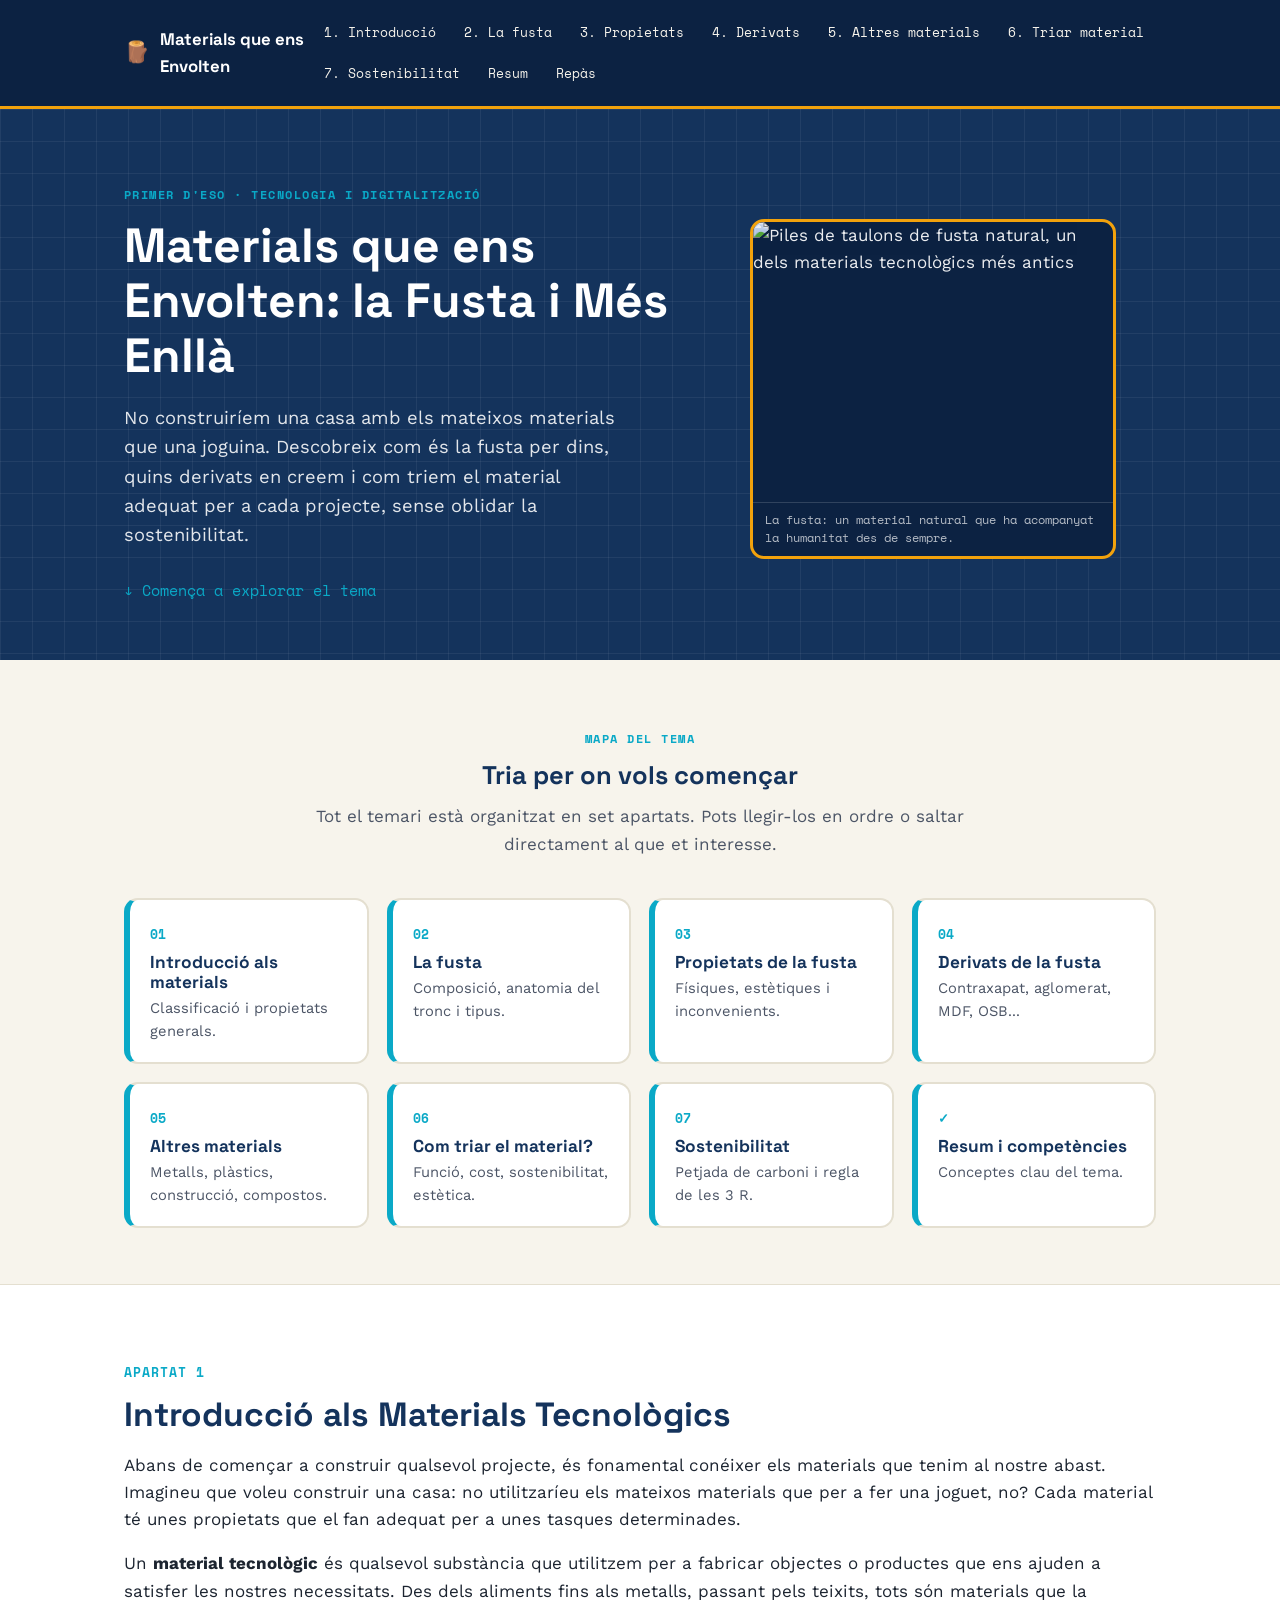
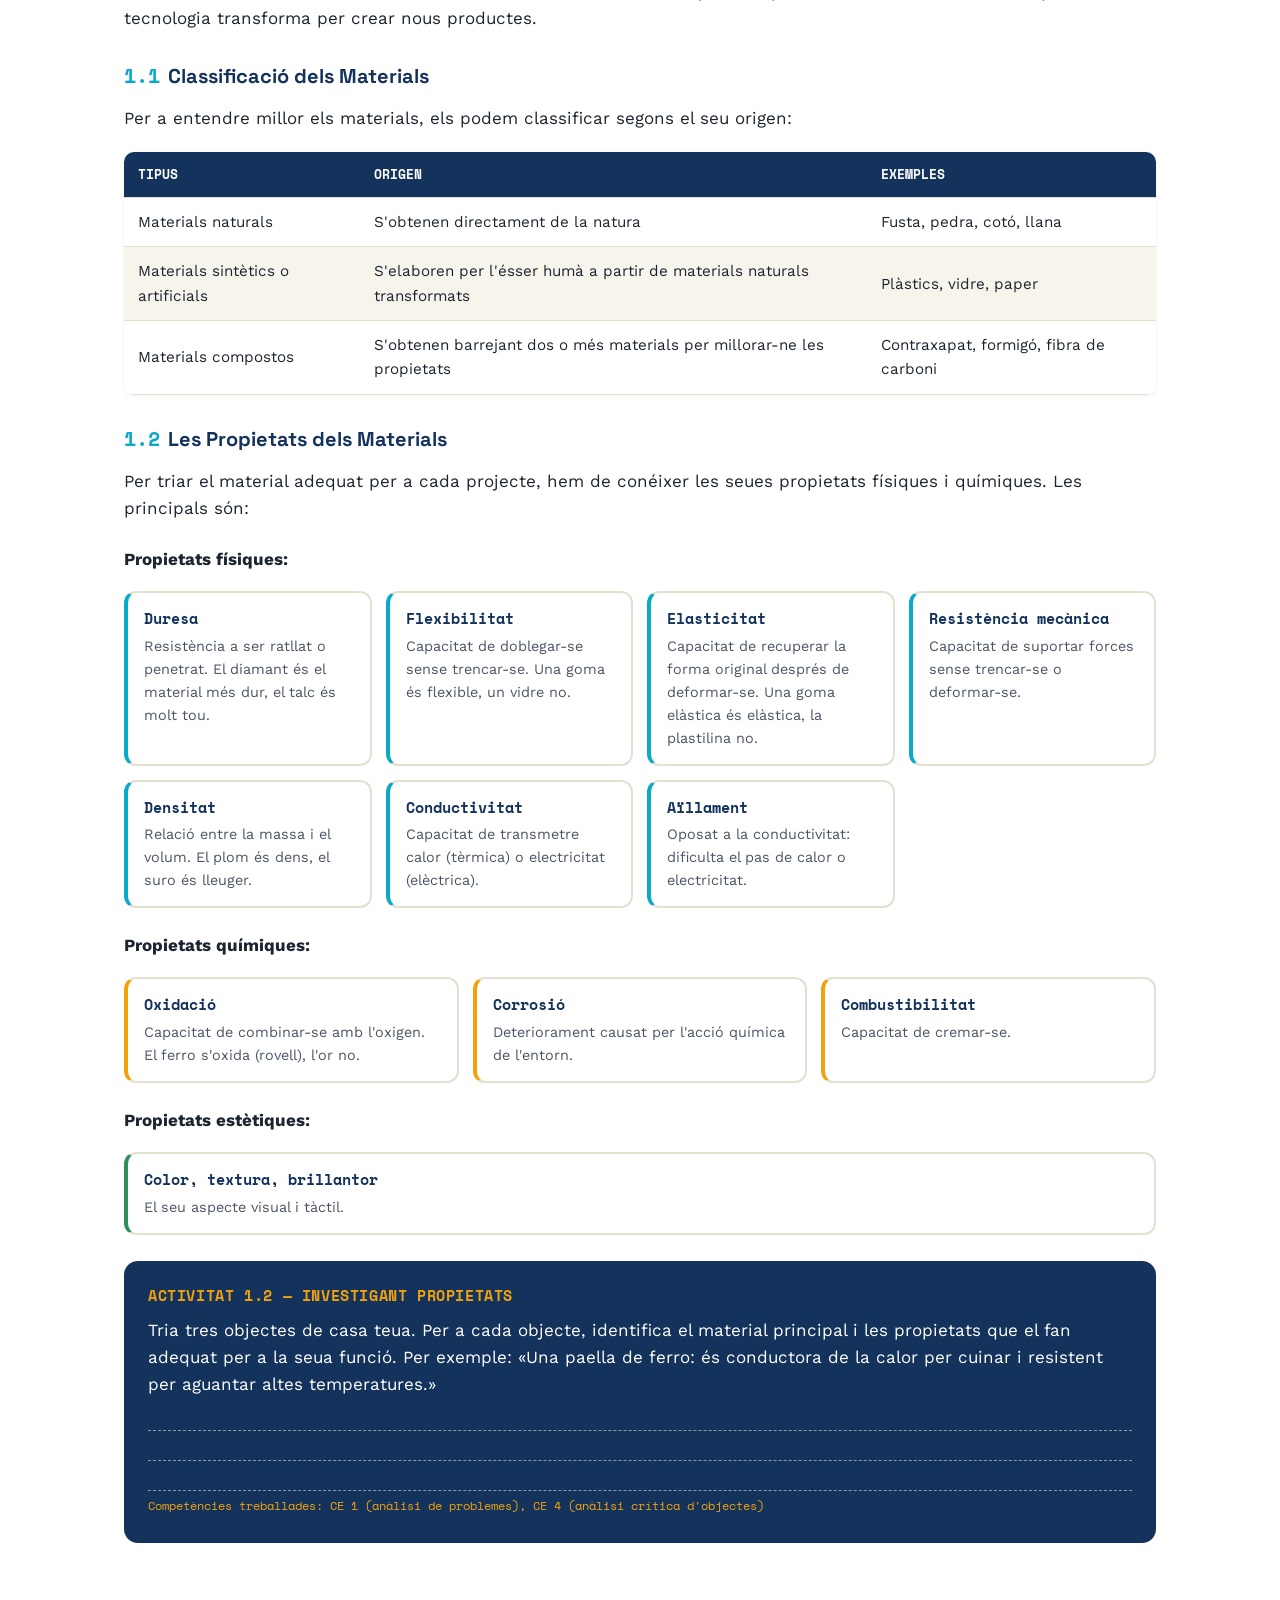
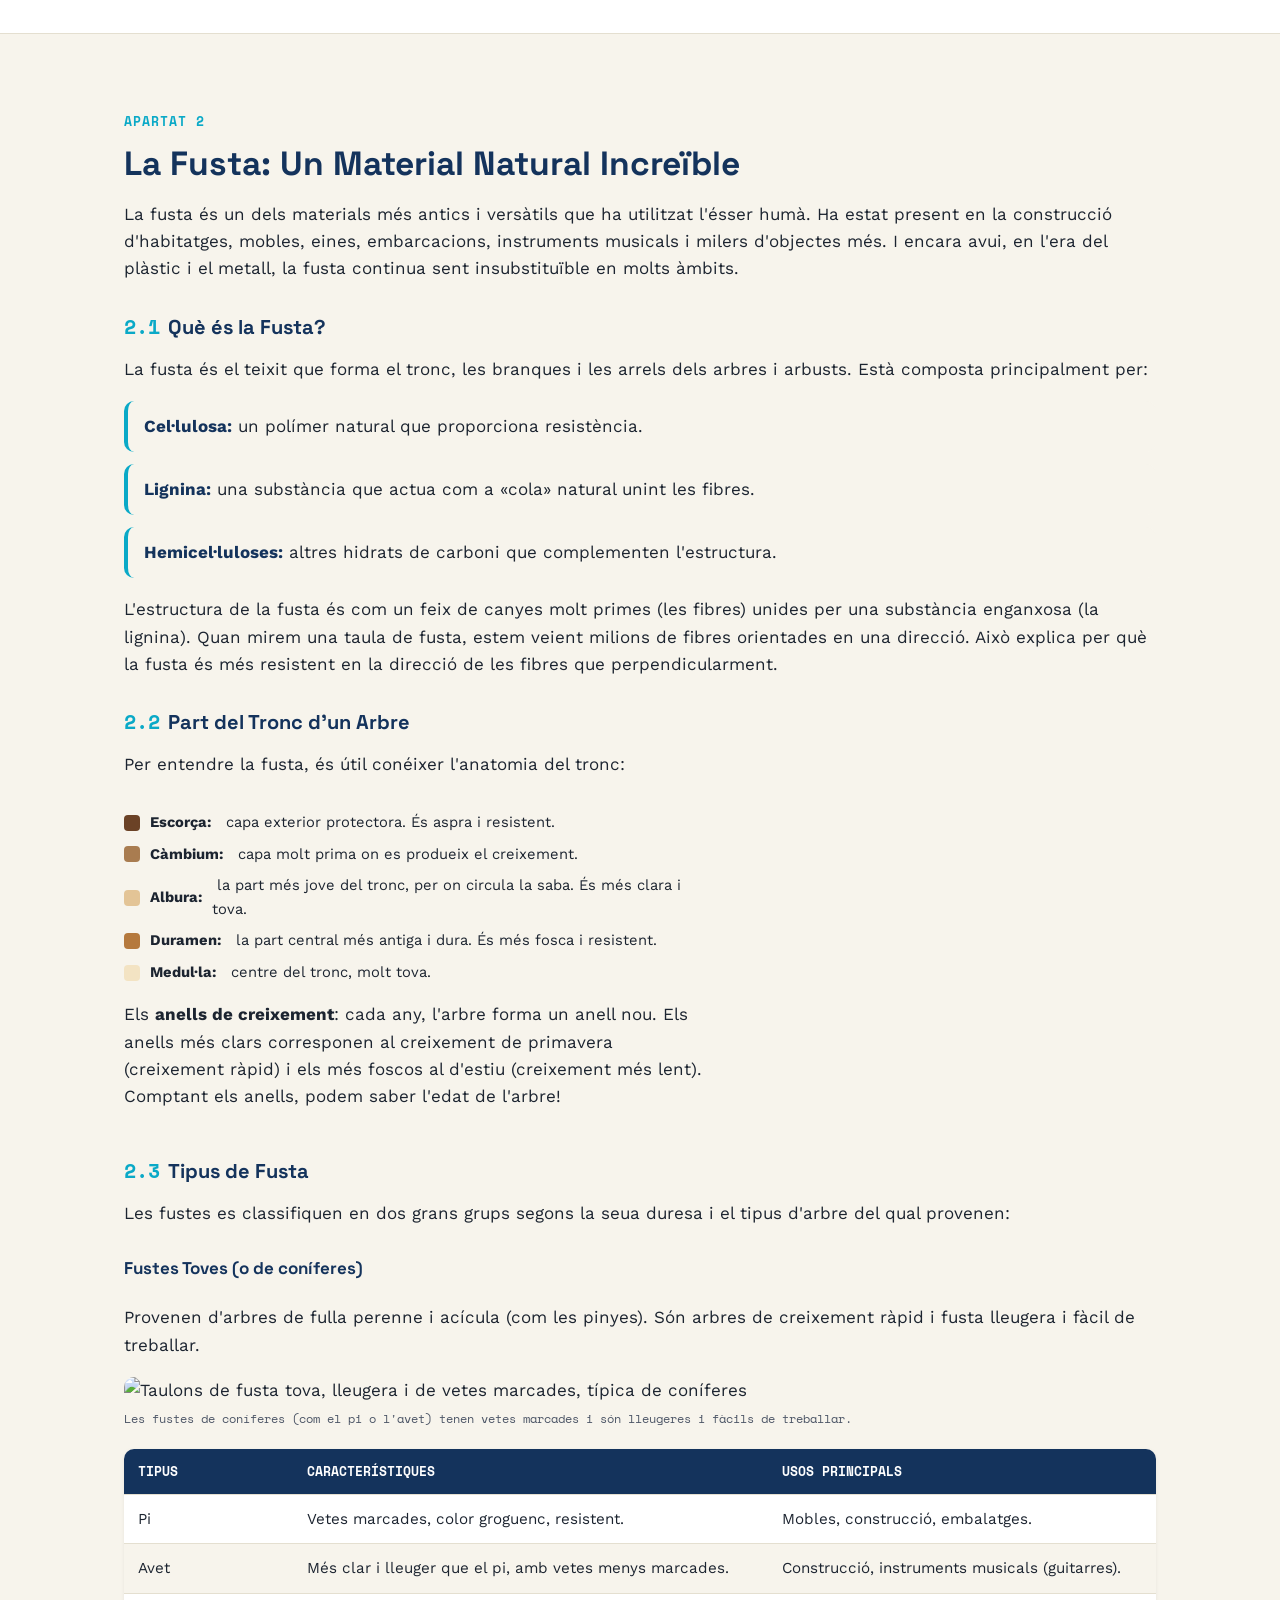
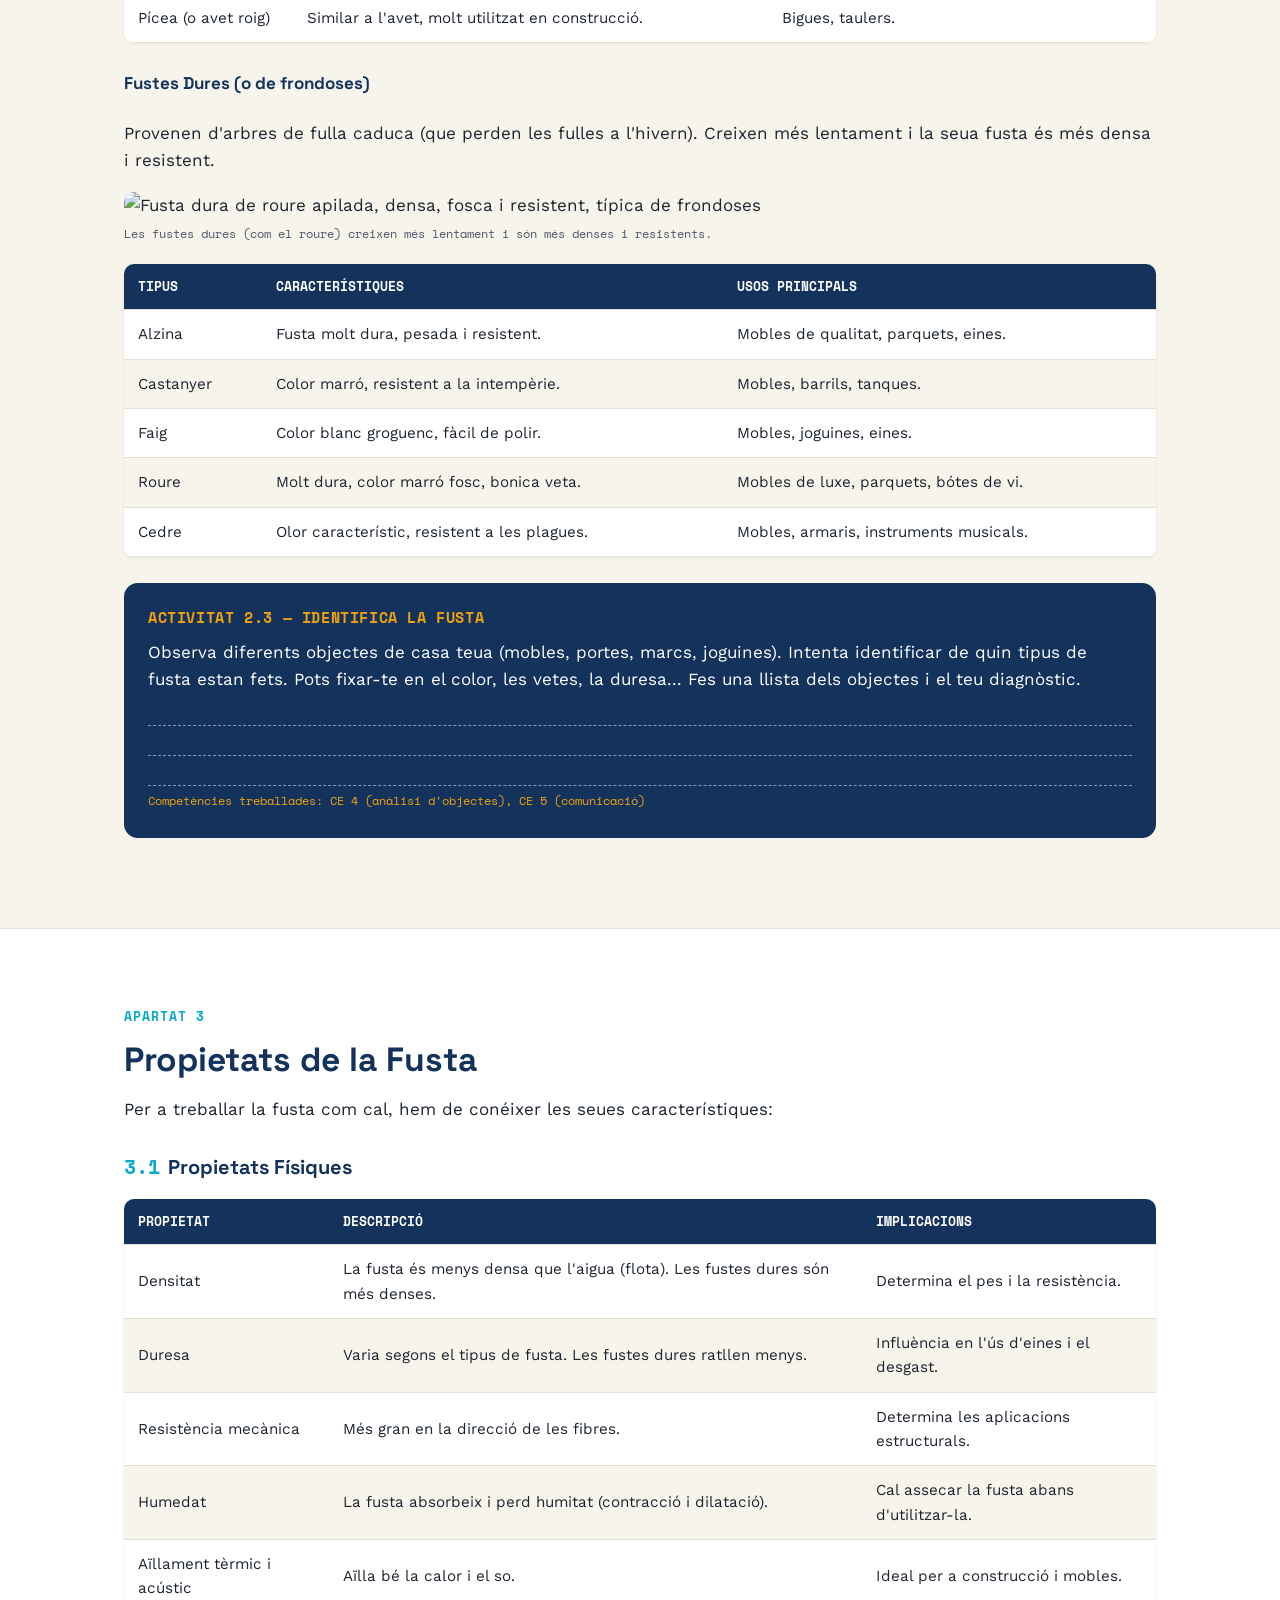
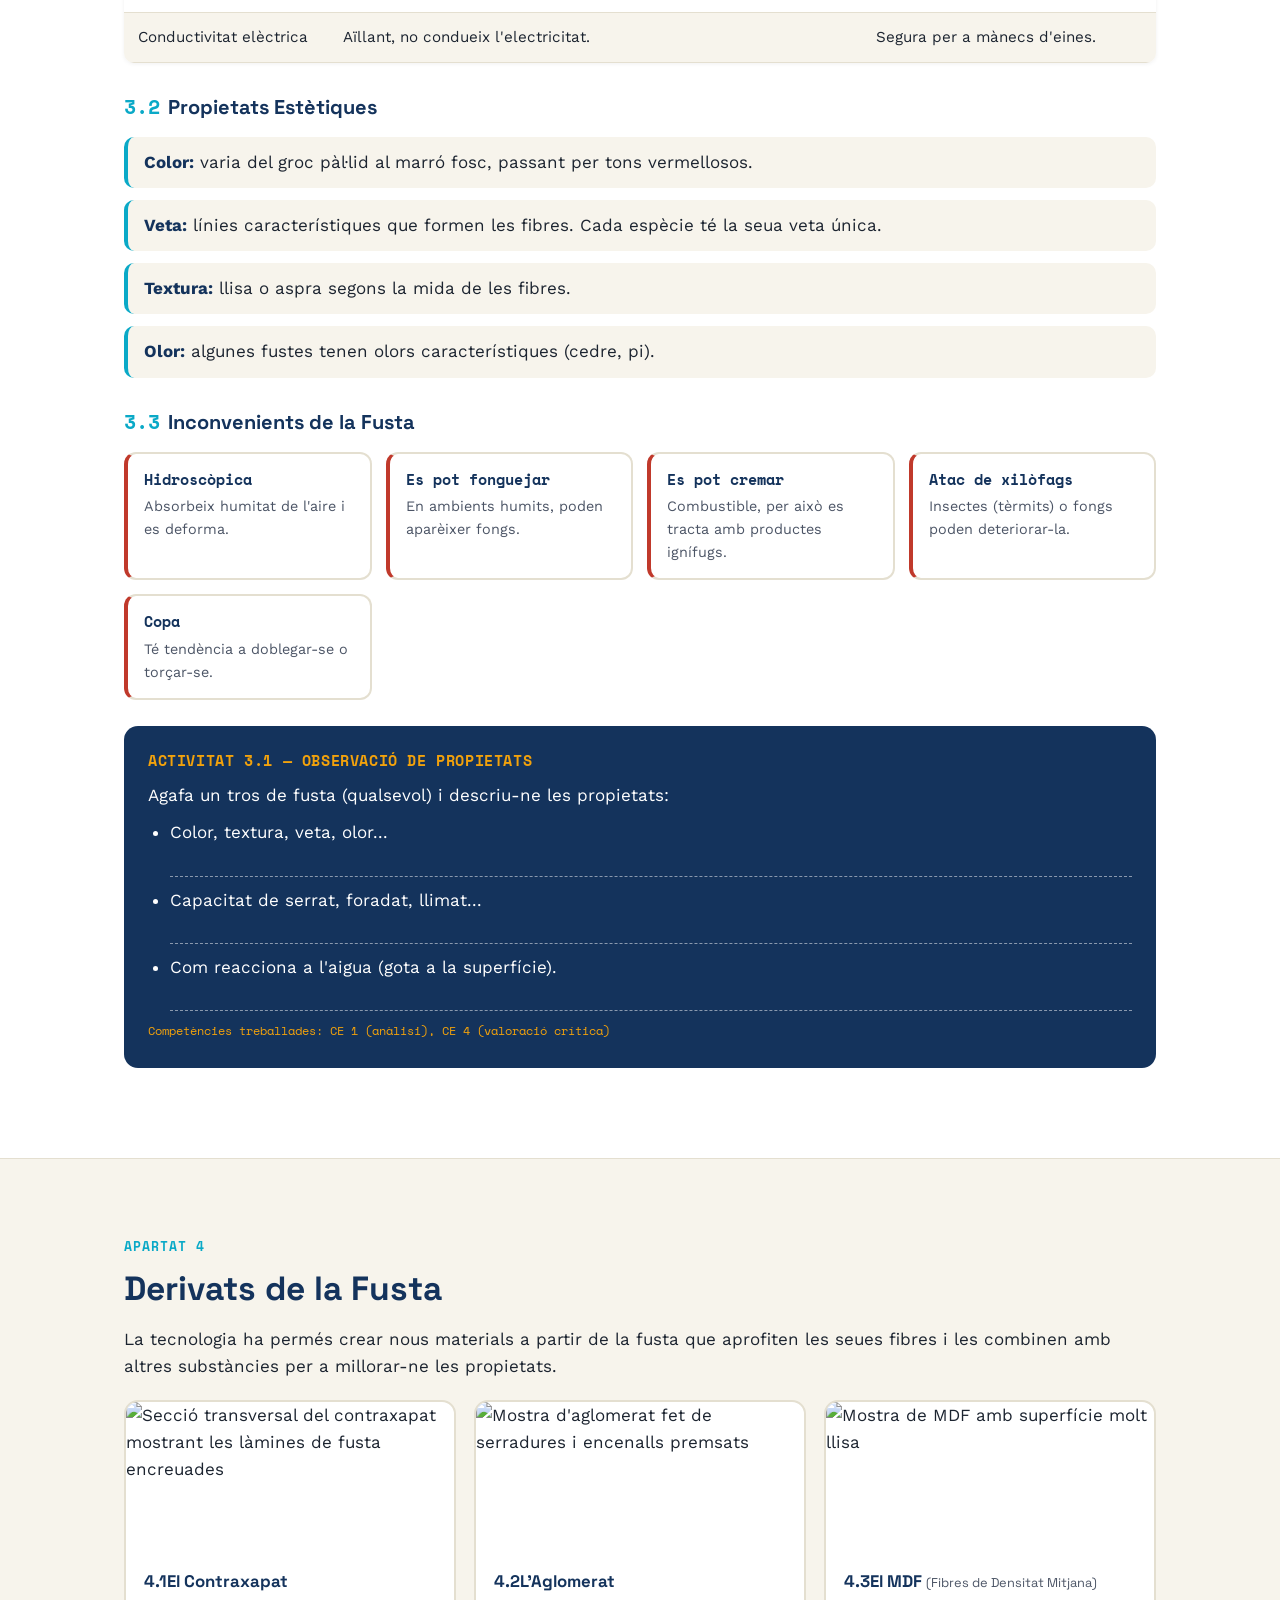
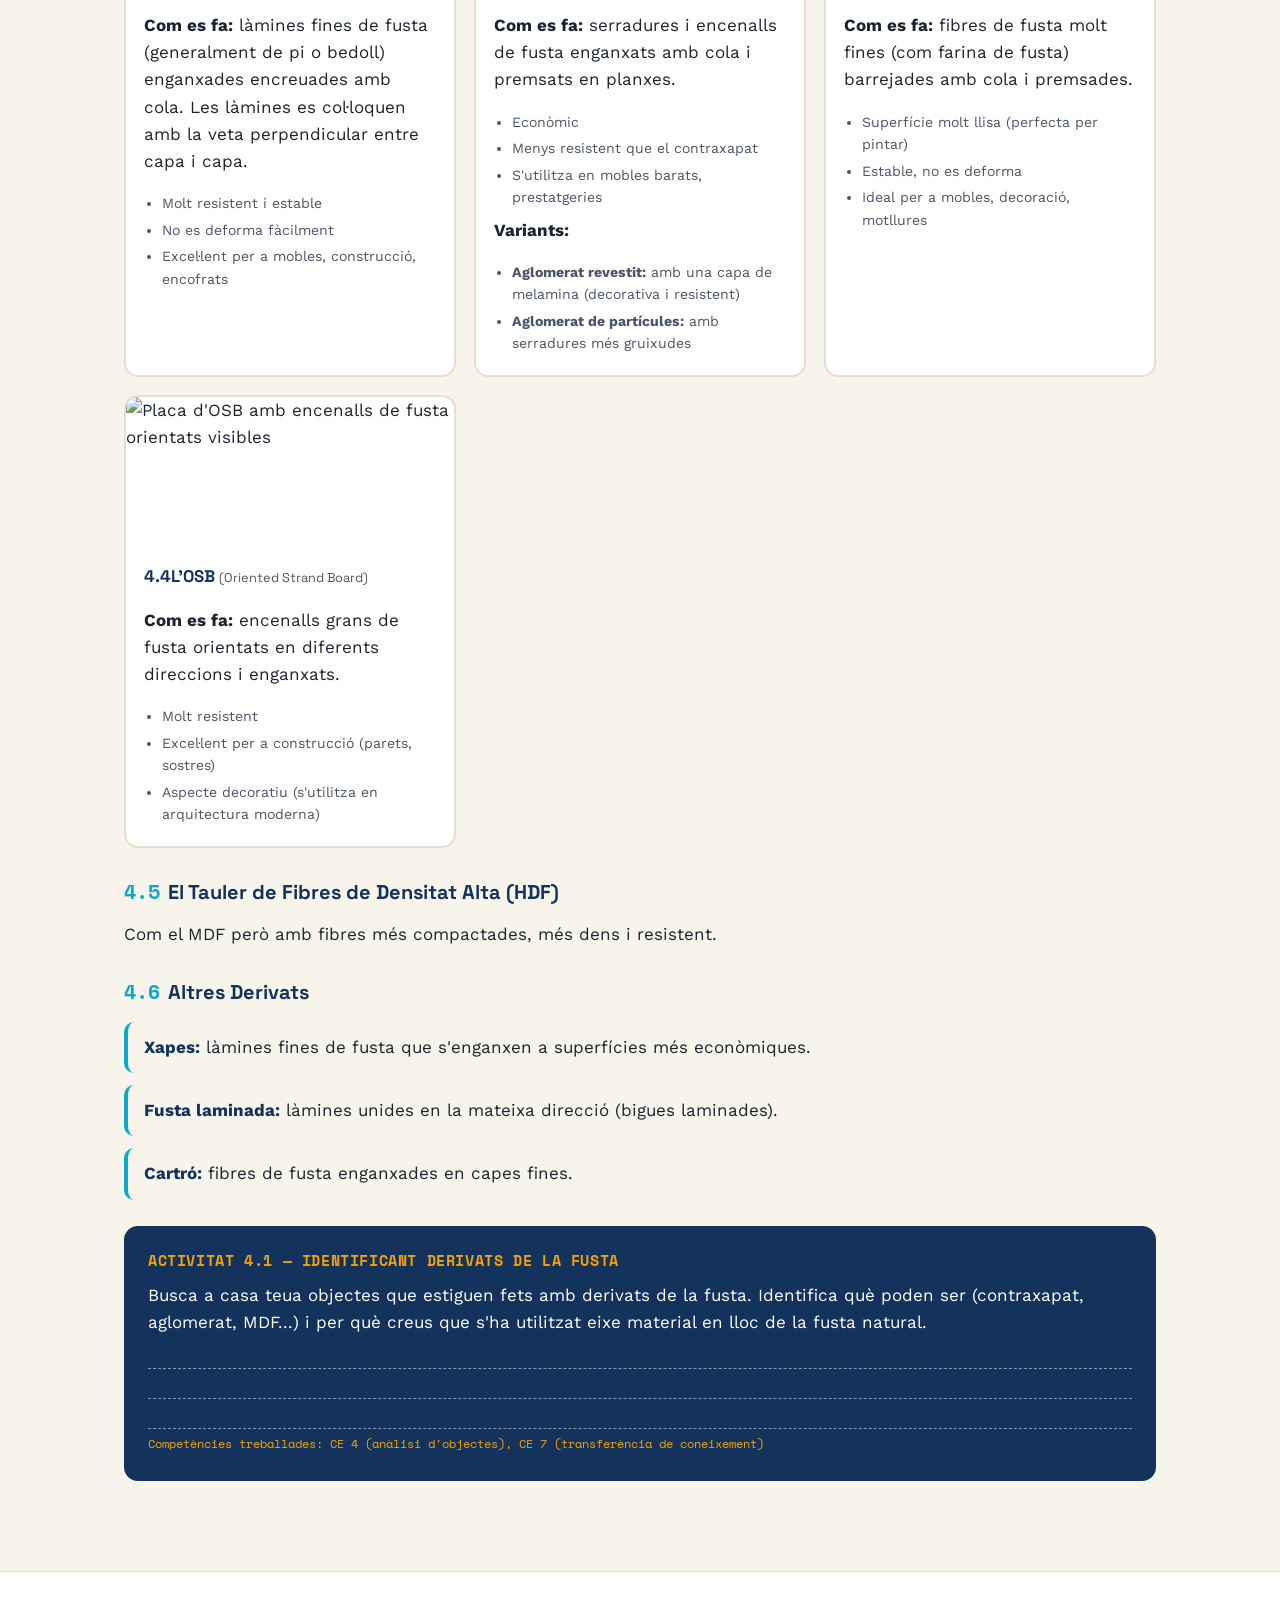
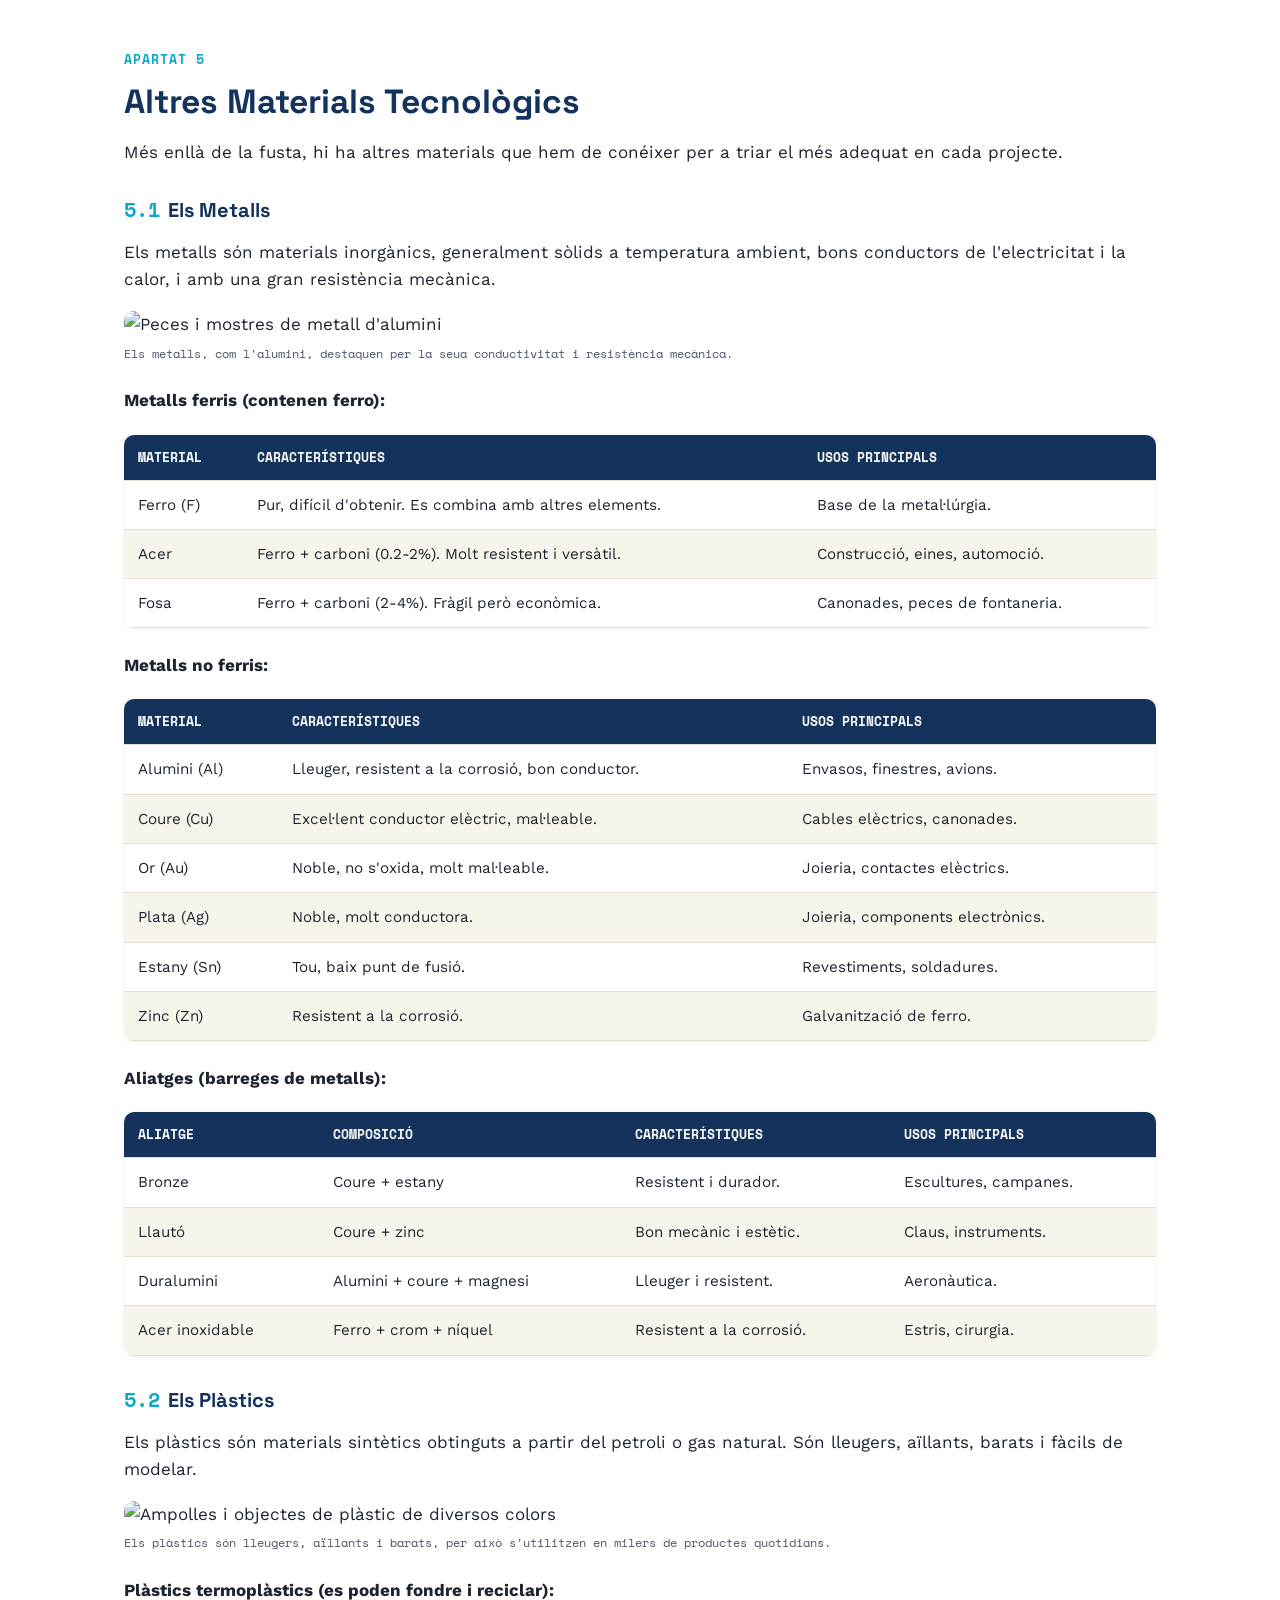
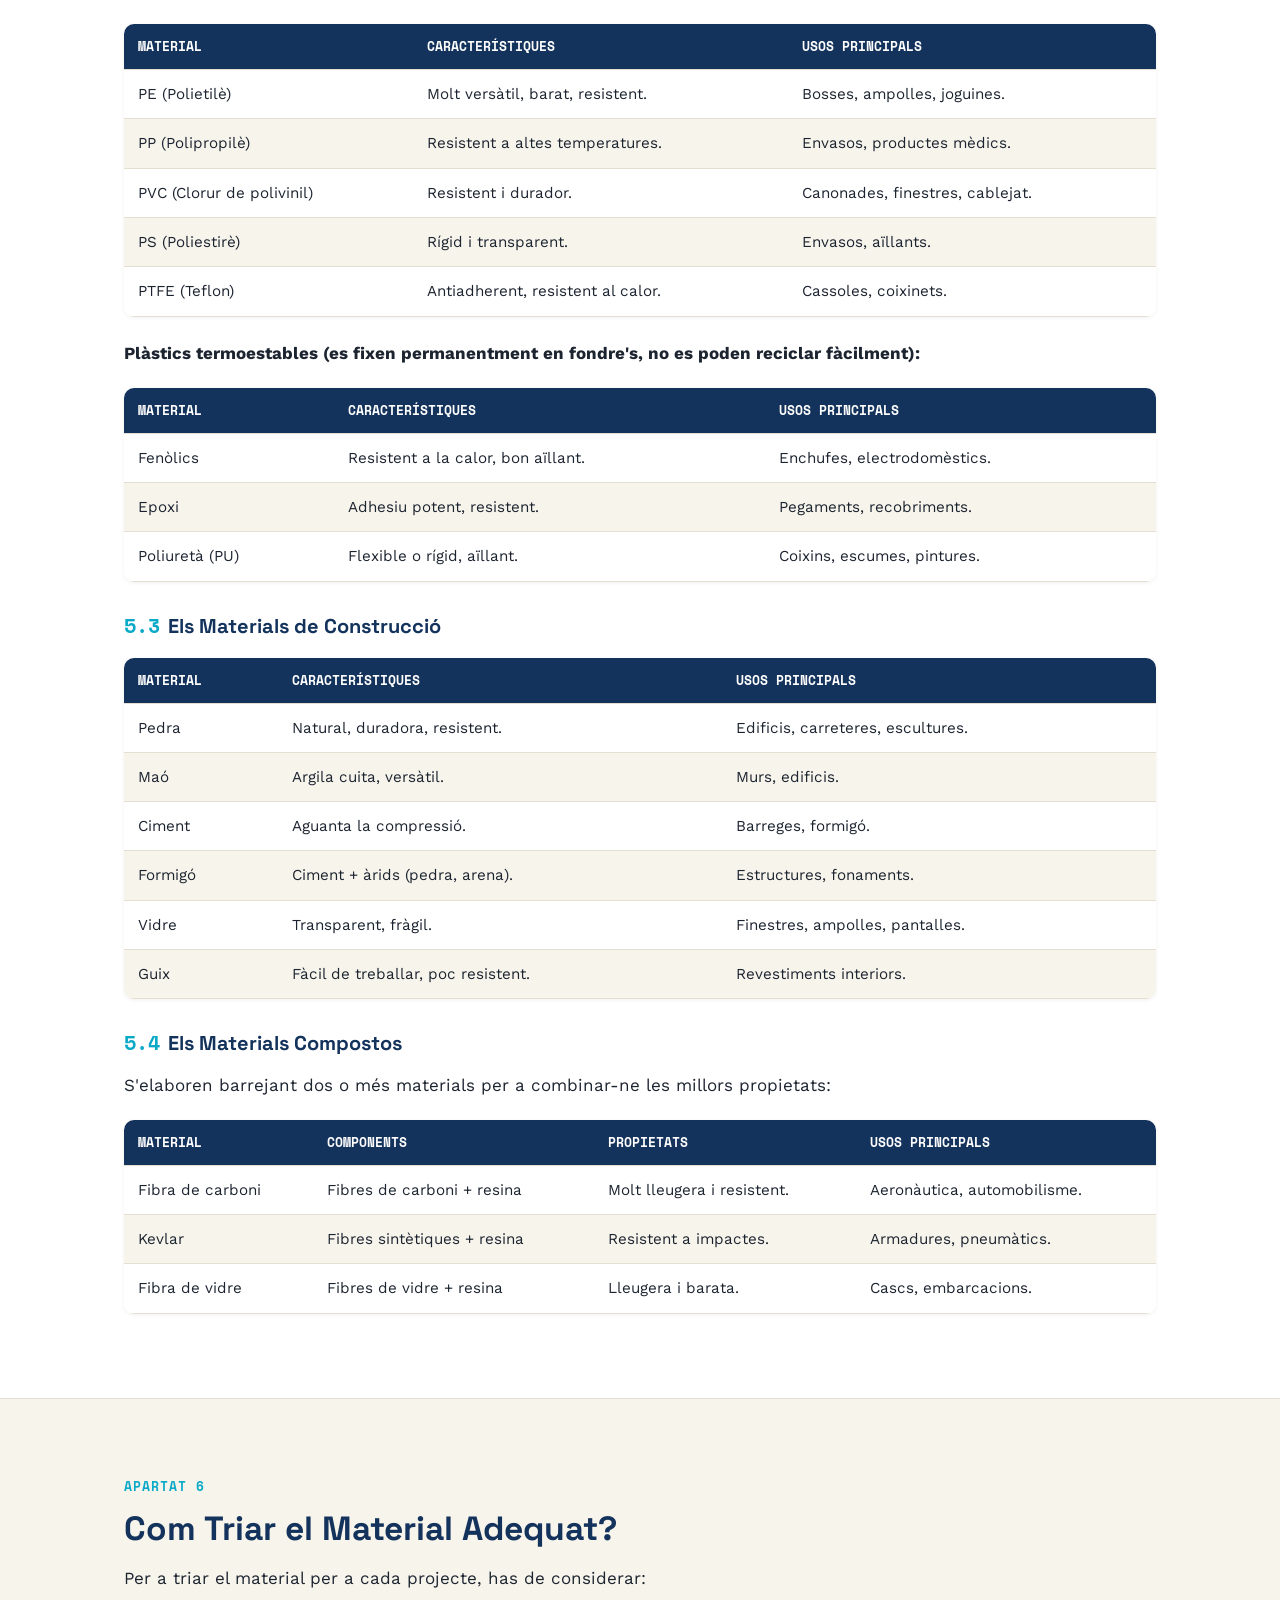
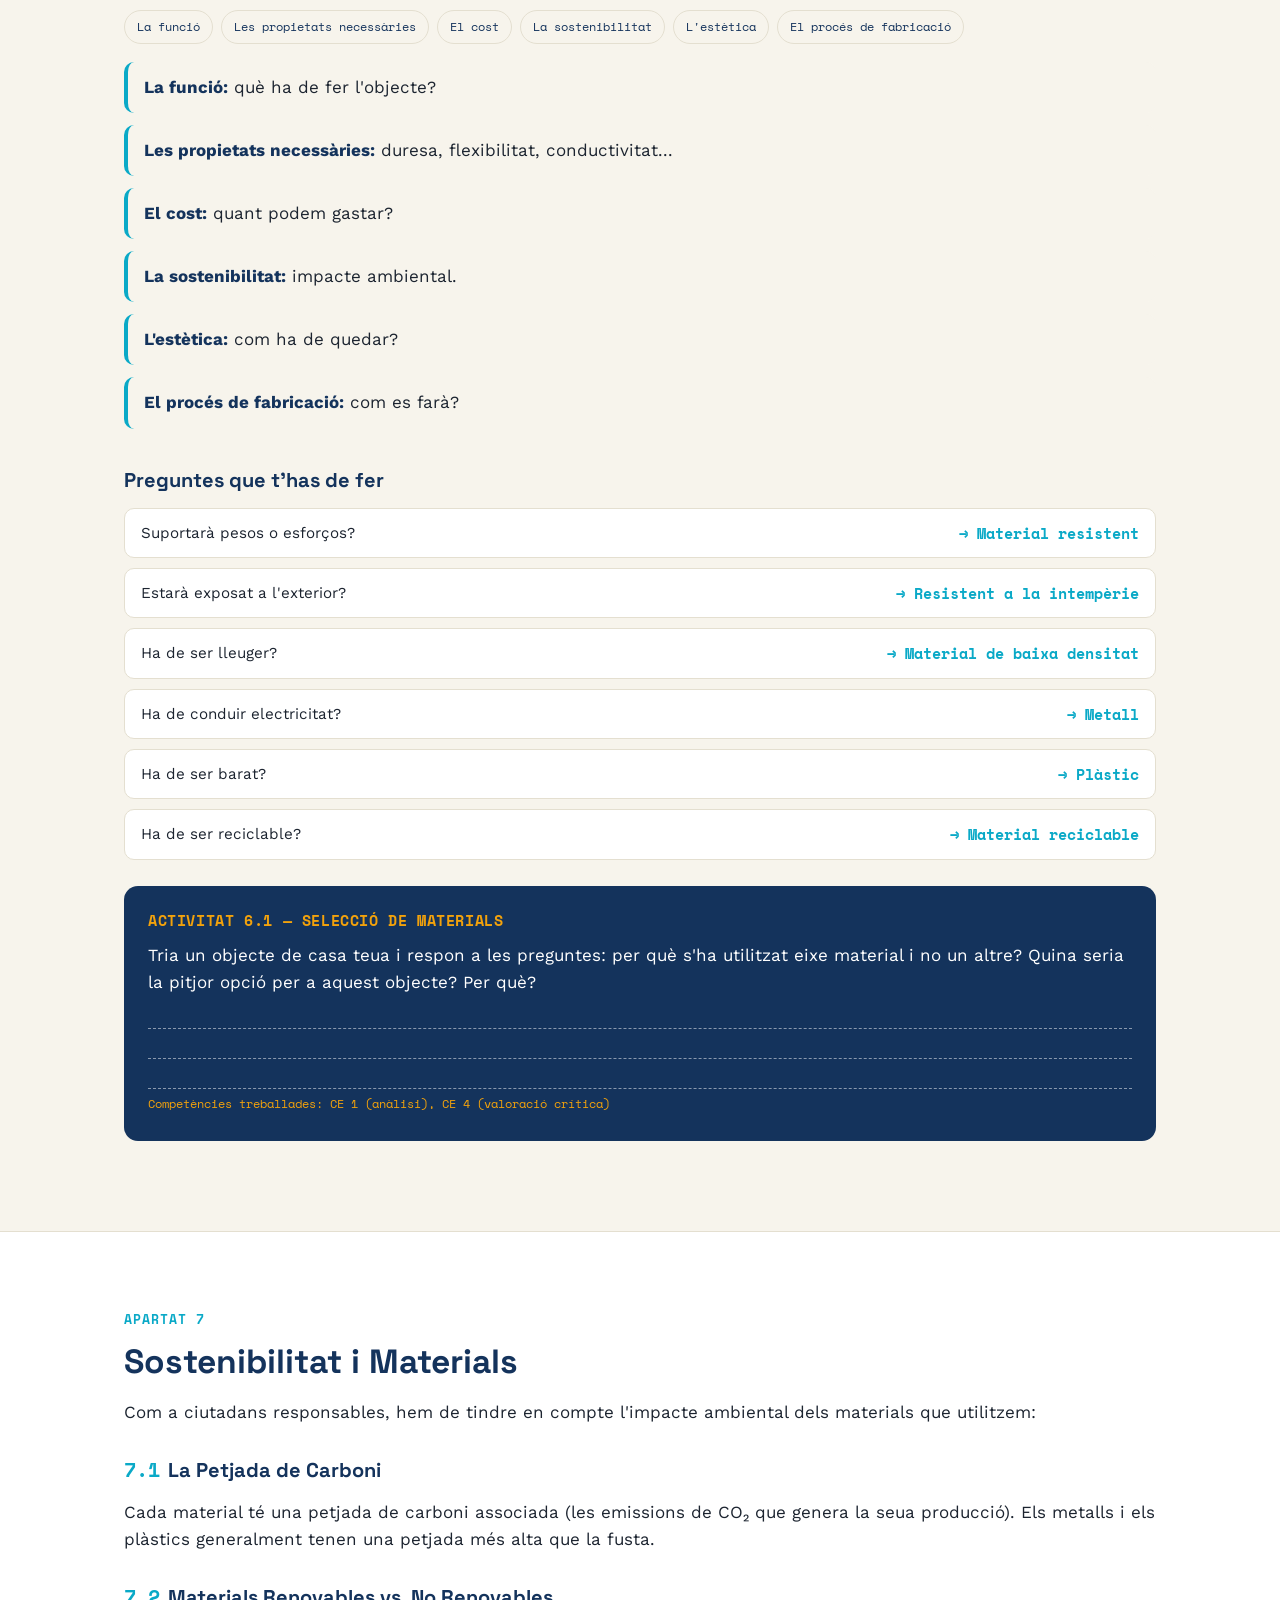
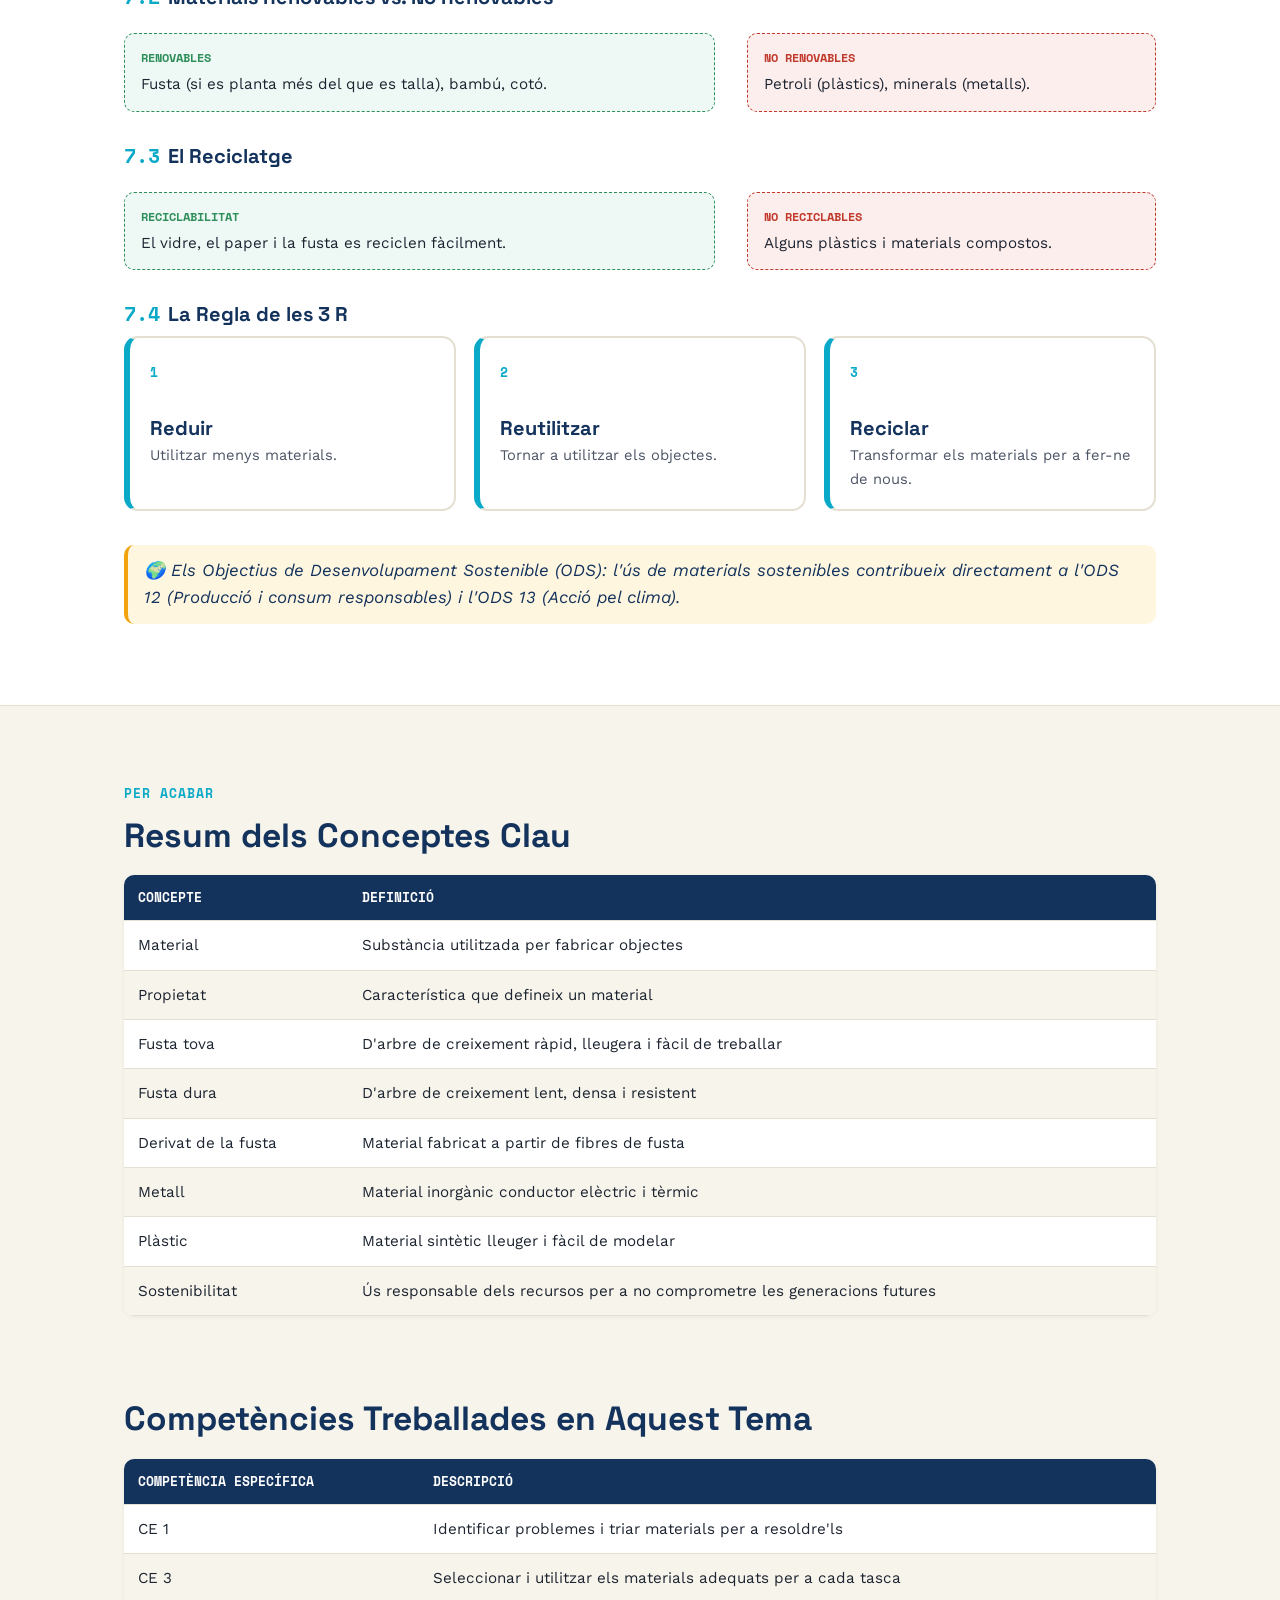
==== commit a8b80fb7: "Update index.html" ====
--- a/index.html
+++ b/index.html
@@ -66,7 +66,7 @@
   <div class="wrap">
     <p class="section-tag">Apartat 1</p>
     <h2>Introducció als Materials Tecnològics</h2>
-    <p>Abans de començar a construir qualsevol projecte, és fonamental conéixer els materials que tenim al nostre abast. Imagineu que voleu construir una casa: no utilitzaríeu els mateixos materials que per a fer una joguina, oi? Cada material té unes propietats que el fan adequat per a unes tasques determinades.</p>
+    <p>Abans de començar a construir qualsevol projecte, és fonamental conéixer els materials que tenim al nostre abast. Imagineu que voleu construir una casa: no utilitzaríeu els mateixos materials que per a fer una joguet, no? Cada material té unes propietats que el fan adequat per a unes tasques determinades.</p>
     <p>Un <strong>material tecnològic</strong> és qualsevol substància que utilitzem per a fabricar objectes o productes que ens ajuden a satisfer les nostres necessitats. Des dels aliments fins als metalls, passant pels teixits, tots són materials que la tecnologia transforma per crear nous productes.</p>
 
     <h3><span class="sub-num">1.1</span>Classificació dels Materials</h3>
